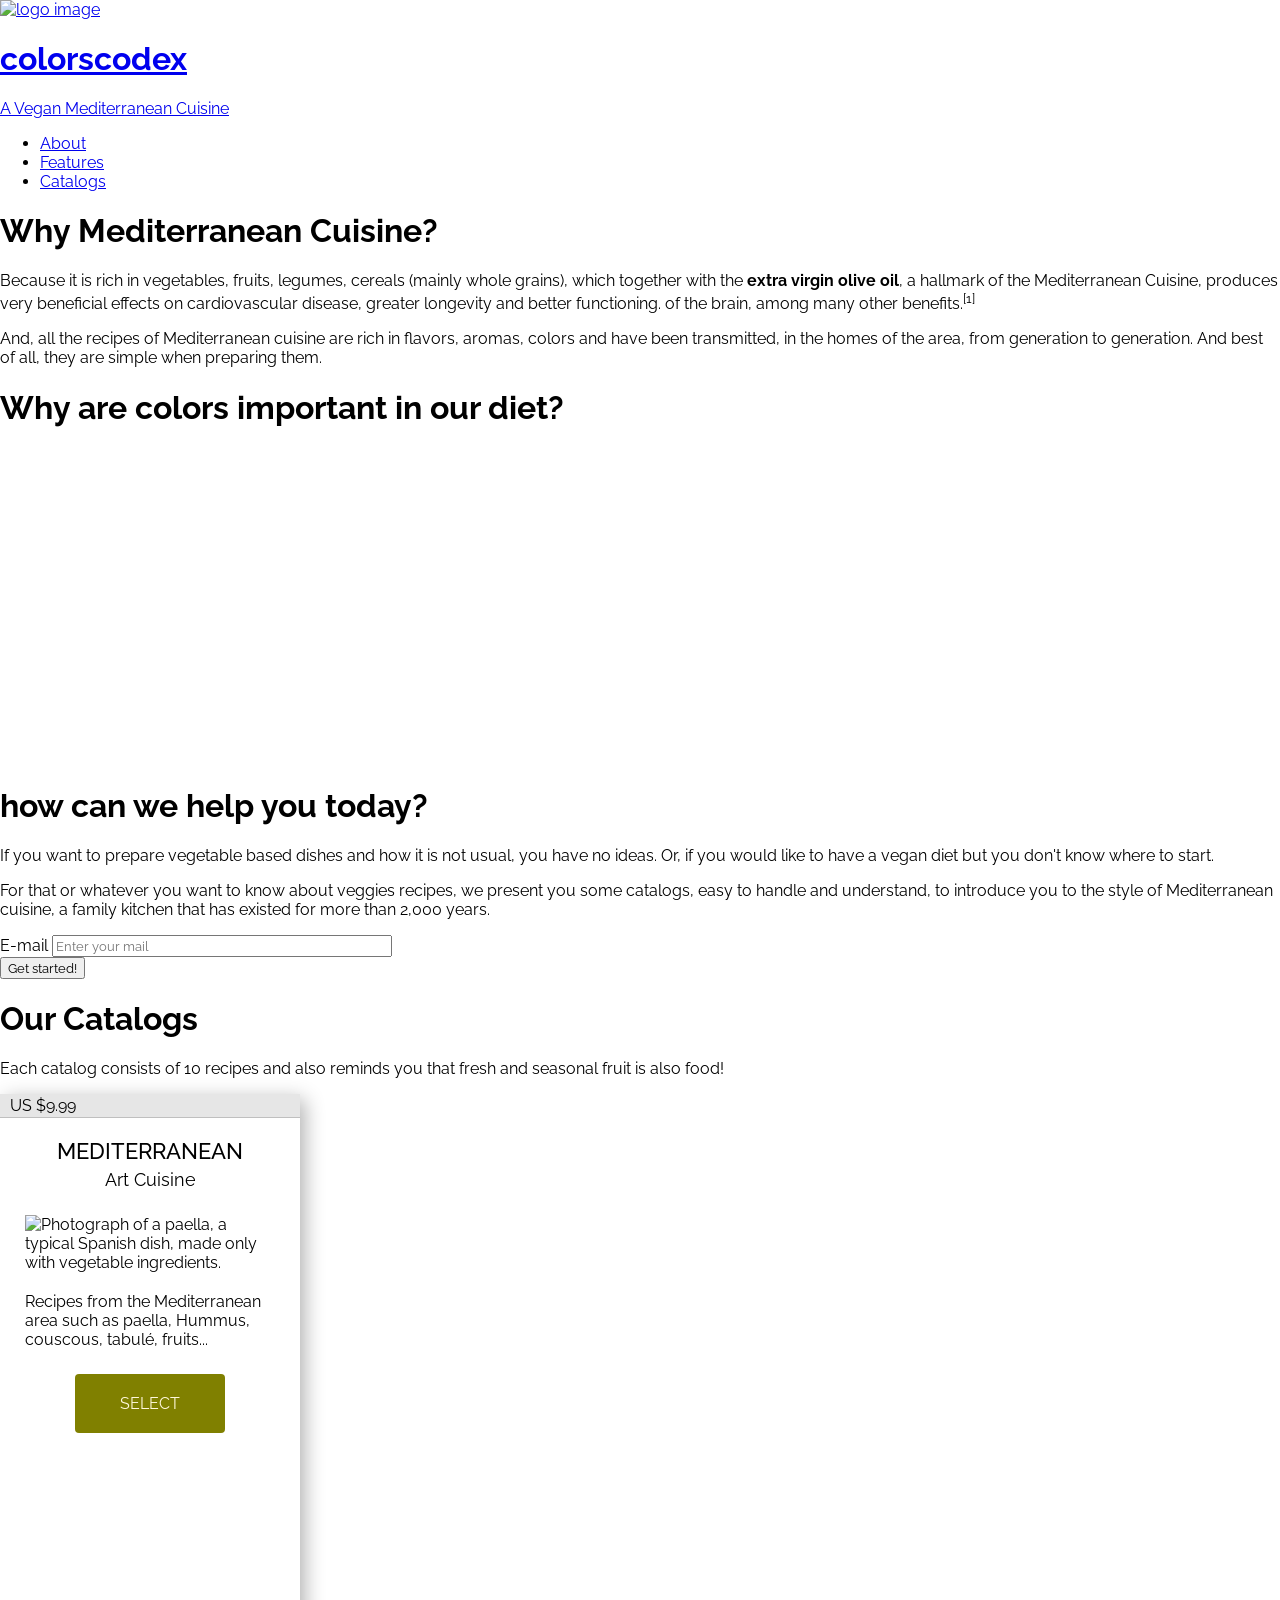
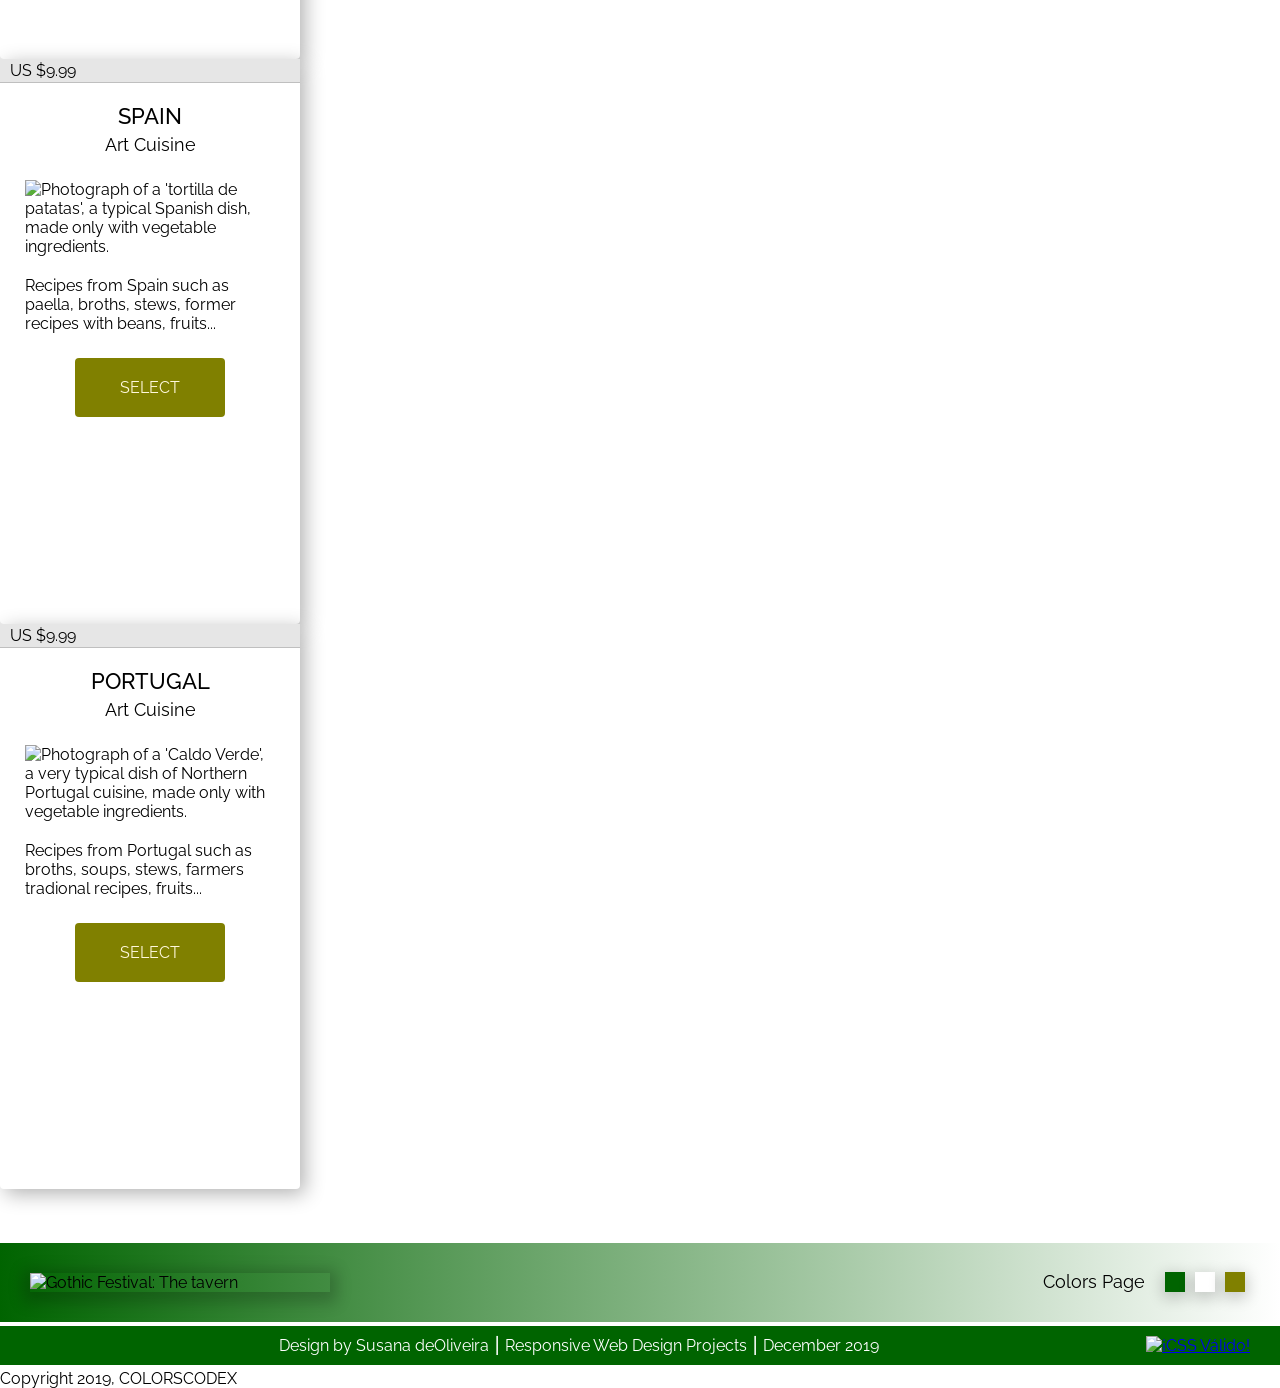
==== vegan-recipe-catalogs.html @ b7c86666 "Update vegan-recipe-catalogs.html" ====
<!DOCTYPE html>
<html lang="en">
  <head>
    <title>Vegan recipe Catalogs</title>
    <meta charset="UTF-8">
    <meta name="author" content="Susana deOliveira">
    <meta  name="description" content="Responsive Web Design Project">

    <!-- The viewport is the user's visible area of a web page. -->
    <!-- The viewport varies with the device, and will be smaller on a mobile phone than on a computer screen.-->
    <!-- A <meta> viewport element gives the browser instructions on how to control the page's dimensions and scaling.-->
    <meta name="viewport" content="width=device-width, initial-scale=1">

    <link href="image/colorscodex-logo.ico" rel="icon" type="image/x-icon">

    <!-- -CSS style -->
    <link type="text/css" rel="stylesheet" href="css/vegan-recipe-catalogs.css">
    <link type="text/css" rel="stylesheet" href="css/card.css">
    <link type="text/css" rel="stylesheet" href="css/customFooter.css">

    <!-- Font family: Raleway-->
    <link href="https://fonts.googleapis.com/css?family=Raleway:400,500,600&display=swap" rel="stylesheet">

  </head>
  <body>
    <header id="header">
      <!-- link to direct you to the colorcodex website-->
      <a id="brandLink" href="https://colorscodex.github.io/sitioWeb/inicio.html" target="_blank" title="home ⎮ colorscodex web page" rel="external">
        <div id="brand">
          <img id="header-img" src="image/colorscodex-logo.jpg" alt="logo image" title="logo image">
          <div id="header-title">
            <h1 id="brand-name">colorscodex</h1>
            <p id="brand-description">A Vegan Mediterranean Cuisine</p>
          </div>
        </div></a>

      <nav id="nav-bar">
        <!--Skip links -->
        <!-- target: _self, that opens the linked document in the same frame as it was clicked (this is default)-->
        <ul>
          <li><a class="nav-link" href="#landingPage" target="_self">About</a></li>
          <li><a class="nav-link" href="#titleVideo" target="_self" title="Go to the video">Features</a></li>
          <li><a class="nav-link" href="#catalogs" target="_self" title="Cards to show the catalog cover">Catalogs</a></li>
        </ul>
      </nav>
    </header>

    <div class="container">

      <main id="landingPage">
        <h1 class="landingPage-question">Why Mediterranean Cuisine?</h1>
        <p class="landingPage-answer">Because it is rich in vegetables, fruits, legumes, cereals (mainly whole grains), which together with the <strong>extra virgin olive oil</strong>, a hallmark of the Mediterranean Cuisine, produces very beneficial effects on cardiovascular disease, greater longevity and better functioning. of the brain, among many other benefits.<sup>[1]</sup></p>
        <p class="landingPage-answer">And, all the recipes of Mediterranean cuisine are rich in flavors, aromas, colors and have been transmitted, in the homes of the area, from generation to generation. And best of all, they are simple when preparing them.</p>
        <!-- an external video-->
        <h1 id="titleVideo" class="landingPage-question">Why are colors important in our diet?</h1>
        <iframe id="video" width="560" height="315" src="https://www.youtube.com/embed/HqdxVhY-ZAQ" frameborder="0" allow="accelerometer; autoplay; encrypted-media; gyroscope; picture-in-picture" allowfullscreen></iframe>

        <h1 class="landingPage-question">how can we help you today?</h1>
        <p class="landingPage-answer">If you want to prepare vegetable based dishes and how it is not usual, you have no ideas. Or, if you would like to have a vegan diet but you don't know where to start.</p>
        <p class="landingPage-answer">For that or whatever you want to know about veggies recipes, we present you some catalogs, easy to handle and understand, to introduce you to the style of Mediterranean cuisine, a family kitchen that has existed for more than 2,000 years.</p>

        <form id="form" action="https://www.freecodecamp.com/email-submit">

          <label for="email" id="email-label">E-mail</label>
          <input id="email" type="email" name="emailaddress" pattern="[a-z0-9._%+-]+@[a-z0-9.-]+\.[a-z]{2,}$" title="characters@characters.domain: Characters followed by an @ sign, followed by more characters, and then a '.'. After the '.' sign, add at least 2 letters from a to z" placeholder="Enter your mail" size="40" required>

          <div class="submission">
            <!-- Clicking this button will send the data from your form to the URL you specified with your form's action attribute. -->
            <label for="submit" id="submit-label"></label>
            <input type="submit" value="Get started!" id="submit">
          </div>
        </form>

        <h1 id="catalogs" class="landingPage-question">Our Catalogs</h1>
        <p class="landingPage-answer">Each catalog consists of 10 recipes and also reminds you that fresh and seasonal fruit is also food!</p>

        <div id="containerCard">
          <!-- Mediterranean card -->
          <div class="card">
            <p class="price">US $9.99</p>
            <h1 id="title-cardOne">Mediterranean</h1>
            <p id="description-cardOne">Art Cuisine</p>
            <figure>
              <img id="imgCard-paella" src="image/mediterranean-cuisine.jpeg" alt="Photograph of a paella, a typical Spanish dish, made only with vegetable ingredients." title="Vegan Mediterranean cuisine: paella">
              <figcaption>Recipes from the Mediterranean area such as paella, Hummus, couscous, tabulé, fruits...</figcaption>
            </figure>
            <label for="buttonSelect-cardOne" id="buttonLabel-cardOne"></label>
            <button type="button"  value="Select" id="buttonSelect-cardOne">select</button>
          </div>
          <!-- Spain card -->
          <div class="card">
            <p class="price">US $9.99</p>
            <h1 id="title-cardTwo">Spain</h1>
            <p id="description-cardTwo">Art Cuisine</p>
            <figure>
              <img id="imgCard-tortilla" src="image/spain-cuisine-tortilla-de-patatas.jpeg" alt="Photograph of a 'tortilla de patatas', a typical Spanish dish, made only with vegetable ingredients." title="Vegan Mediterranean cuisine: tortilla de patatas">
              <figcaption>Recipes from Spain such as paella, broths, stews, former recipes with beans, fruits...</figcaption>
            </figure>

            <label for="buttonSelect-cardTwo" id="buttonLabel-cardTwo"></label>
            <button type="button"  value="Select" id="buttonSelect-cardTwo">select</button>
          </div>
          <!-- Portugal card -->
          <div class="card">
            <p class="price">US $9.99</p>
            <h1 id="title-cardThree">Portugal</h1>
            <p id="description-cardThree">Art Cuisine</p>
            <figure>
              <img id="imgCard-caldo" src="image/portugal-cuisine-caldo-verde.jpeg" alt="Photograph of a 'Caldo Verde', a very typical dish of Northern Portugal cuisine, made only with vegetable ingredients." title="Vegan Mediterranean cuisine: caldo verde">
              <figcaption>Recipes from Portugal such as broths, soups, stews, farmers tradional recipes, fruits...</figcaption>
            </figure>
            <!-- Button submit form -->
            <label for="buttonSelect-cardThree" id="buttonLabel-cardThree"></label>
            <button type="button"  value="Select" id="buttonSelect-cardThree">select</button>
          </div>
        </div>
      </main>
      <!-- CUSTOM FOOTER -->
      <footer>
        <div class="flex-container decoration">
          <figure id="image-flexcontainer">
            <img id="image-footer" src="https://colorscodex.github.io/Portfolio-Site/images/portfolio/interlude.jpg" alt="Gothic Festival: The tavern" title="Photo-entitled: Interlude, September 2017./ Place: The Tavern in the Gothic Festival celebrated in Braga (North of Portugal)./ Author: Susana deOliveira">
          </figure>

          <div class="colors-page">
            <p class="text-footer">Colors Page</p>
            <div class="darkGreen" title="DarkGreen"></div>
            <div class="white" title="White"></div>
            <div class="olive" title="Olive"></div>
          </div>
        </div>
        <!-- VALIDATOR CSS3 -->
        <div class="signature-validator flex-container">
          <p class="signature">Design by Susana deOliveira ⎮ Responsive Web Design Projects ⎮ December 2019</p>
          <div class="validator">
            <a href="https://jigsaw.w3.org/css-validator/validator#css">
              <img id="validator-img" src="http://jigsaw.w3.org/css-validator/images/vcss-blue" alt="¡CSS Válido!" /></a>
          </div>
        </div>
      </footer>
      <div class="copyRight">Copyright 2019, COLORSCODEX</div>
    </div>
  </body>
</html>
---- css/vegan-recipe-catalogs.css ----
/*
* The CSS box-sizing property allows us to include the padding and border
* in an element's total width and height. We use universal selector to apply
* this rule to all elements.
* And to choose font family.
*/

* {
  box-sizing: border-box;
  font-family: 'Raleway', sans-serif;
}

html,
body {
  margin: 0;
  padding: 0;
}

.card {
  width: 300px;
  height: 565px;
  /* box-shadow: 0 4px 15px 7px rgba(0, 0, 0, 0.2);*/
  box-shadow: 5px 5px 20px rgba(0,0,0,0.3);
  border-radius: 4px;
  background-color: #fff;
}

.price {
  margin: 0;
  border-bottom: 1px solid #bfbfbf; /* hsl(0, 0%, 75%) */
  padding: 2px 10px;
  background-color: #e6e6e6;
  color: #000;
}

#title-cardOne,
#title-cardTwo,
#title-cardThree {
  font-size: 22px;
  font-weight: 500;
  text-transform: uppercase;
  text-align: center;
  margin: 0;
  padding-top: 20px;
  padding-bottom: 5px;
}

#description-cardOne,
#description-cardTwo,
#description-cardThree {
  font-size: 18px;
  text-transform: capitalize;
  text-align: center;
  margin: 0;
  padding-bottom: 10px;
}

figure {
  margin: 0;
  padding: 15px 25px 25px 25px;
}

#imgCard-paella,
#imgCard-tortilla,
#imgCard-caldo {
  width: 250px;
  display: block;
  margin-left: auto;
  margin-right: auto;
}

figcaption {
  margin-top: 20px;
}

#buttonSelect-cardOne,
#buttonSelect-cardTwo,
#buttonSelect-cardThree {
  display: block;
  width: 50%;
  margin-left: auto;
  margin-right: auto;
  padding: 20px 20px;
  border-radius: 4px;
  color: #fff8dc;
  background-color: #808000;/*olive*/
  border: none;
  text-decoration: none;
  text-transform: uppercase;
  font-size: 16px;
  align-items: center;
}

#buttonSelect-cardOne:hover,
#buttonSelect-cardTwo:hover,
#buttonSelect-cardThree:hover {
  font-weight: 600;
  color: #fff8dc;
  background-color: #daa520;/*GoldenRod*/
  cursor: pointer;
}

@media screen and (max-width: 1100px){

  .card {
    box-shadow: none;
    border: 1px solid hsl(0, 0%, 75%);
  }
}
---- css/card.css ----
/*
* The CSS box-sizing property allows us to include the padding and border
* in an element's total width and height. We use universal selector to apply
* this rule to all elements.
* And to choose font family.
*/

* {
  box-sizing: border-box;
  font-family: 'Raleway', sans-serif;
}

html,
body {
  margin: 0;
  padding: 0;
}

.card {
  width: 300px;
  height: 565px;
  /* box-shadow: 0 4px 15px 7px rgba(0, 0, 0, 0.2);*/
  box-shadow: 5px 5px 20px rgba(0,0,0,0.3);
  border-radius: 4px;
  background-color: #fff;
}

.price {
  margin: 0;
  border-bottom: 1px solid #bfbfbf; /* hsl(0, 0%, 75%) */
  padding: 2px 10px;
  background-color: #e6e6e6;
  color: #000;
}

#title-cardOne,
#title-cardTwo,
#title-cardThree {
  font-size: 22px;
  font-weight: 500;
  text-transform: uppercase;
  text-align: center;
  margin: 0;
  padding-top: 20px;
  padding-bottom: 5px;
}

#description-cardOne,
#description-cardTwo,
#description-cardThree {
  font-size: 18px;
  text-transform: capitalize;
  text-align: center;
  margin: 0;
  padding-bottom: 10px;
}

figure {
  margin: 0;
  padding: 15px 25px 25px 25px;
}

#imgCard-paella,
#imgCard-tortilla,
#imgCard-caldo {
  width: 250px;
  display: block;
  margin-left: auto;
  margin-right: auto;
}

figcaption {
  margin-top: 20px;
}

#buttonSelect-cardOne,
#buttonSelect-cardTwo,
#buttonSelect-cardThree {
  display: block;
  width: 50%;
  margin-left: auto;
  margin-right: auto;
  padding: 20px 20px;
  border-radius: 4px;
  color: #fff8dc;
  background-color: #808000;/*olive*/
  border: none;
  text-decoration: none;
  text-transform: uppercase;
  font-size: 16px;
  align-items: center;
}

#buttonSelect-cardOne:hover,
#buttonSelect-cardTwo:hover,
#buttonSelect-cardThree:hover {
  font-weight: 600;
  color: #fff8dc;
  background-color: #daa520;/*GoldenRod*/
  cursor: pointer;
}

@media screen and (max-width: 1100px){

  .card {
    box-shadow: none;
    border: 1px solid hsl(0, 0%, 75%);
  }
}
---- css/customFooter.css ----
/*
* The CSS box-sizing property allows us to include the padding and border
* in an element's total width and height. We use universal selector to apply
* this rule to all elements.
* And to choose font family.
*/

* {
  box-sizing: border-box;
  font-family: 'Raleway', sans-serif;
}

html,
body {
  margin: 0;
  padding: 0;
}

/* Style Custom Footer
* ==================== */

footer {
  margin-top: 50px;
  width: 100%;
  display: flex;
  flex-direction: column;
  background-color: #2f4f4f;
}

/* display: flex; on an element allows you to use other flex properties to build a responsive page.*/

.flex-container {
  width: 100%;
  display: flex;
  flex-direction: row;
}

.decoration {
  background: #fff linear-gradient(to right, #006400, #fff);
  border-top: 4px solid #fff;
  border-bottom: 4px solid #fff;
}

#image-flexcontainer {
  width: 50%;
  padding: 30px 0 30px 30px;
  margin: 0;
  display: flex;
  align-items: flex-end;
}

#image-footer {
  width: 100%;
  max-width: 300px;
  height: auto;
  display: block;
  box-shadow: 0 4px 15px 7px rgba(0, 0, 0, 0.2);
}

.colors-page {
  width: 50%;
  padding-bottom: 30px;
  padding-right: 30px;
  display: flex;
  justify-content: flex-end;
  align-items: flex-end;
}

.text-footer {
  margin: 0;
  margin-right: 15px;
  color: #000;
  font: 400 20px "Raleway", sans-serif;
}

.darkGreen,
.white,
.olive {
  width: 20px;
  height: 20px;
  box-shadow: 0 4px 15px 2px rgba(0, 0, 0, 0.2);
}

.darkGreen{
  background-color: #006400;
  margin: 0 5px;
}

.white {
  background-color: #fff;
  margin: 0 5px;
}

.olive {
  background-color: #808000;
  margin: 0 5px;
}

.signature-validator {
  background-color: #006400;
  padding: 10px 30px;
  border-bottom: 4px solid #fff;
}

.signature {
  width: 90%;
  margin: 0;
  font-size: 18px;
  display: flex;
  justify-content: center;
  align-items: center;
  color: #fff;
}

/* CSS validator
* ============== */

.validator {
  width: 10%;
  margin: 0;
  display: flex;
  justify-content: flex-end;
  align-items: flex-end;
}

#validator-img {
  border: 0;
  width: 71px;
  height: 25px;
}

@media screen and (min-width: 601px) and (max-width: 1300px){

  .text-footer {
    font-size: 18px;
    margin-right: 15px;
  }

  .signature {
    font-size: 16px;
  }
}

@media screen and (max-width: 600px){


/* Custom Footer
*  ============= */

  footer {
    width: 100%;
  }

  .flex-container {
    display: flex;
    flex-direction: column;
    width: 100%;
  }

  .decoration{
    background: #fff linear-gradient(to right, #006400,#fff);
  }

  #image-flexcontainer,
  .colors-page {
    width: 100%;
  }

  #image-flexcontainer {
    padding: 15px 15px 10px 15px;
    margin: 0;
    /* perfect centering */
    display: flex;
    justify-content: center;
    align-items: center;
  }

  #image-footer {
    box-shadow: none;
    margin-left: auto;
    margin-right: auto;
  }

  .colors-page {
    padding: 10px 0 15px 0;
    display: flex;
    justify-content: center;
    align-items: center;
  }

  .text-footer {
    color: #fff;
    font-size: 16px;
    margin-right: 15px;
  }

  .darkGreen,
  .white,
  .olive {
    width: 15px;
    height: 15px;
    box-shadow: 0 4px 15px 2px rgba(0, 0, 0, 0.2);
    margin: 0 4px;
  }

  .signature-validator {
    padding: 0;
  }

  .signature,
  .validator {
    width: 100%;
  }

  .signature {
    padding: 10px 5px;
    font-size: 12px;
    color: #fff;
    border-bottom: 1px solid #fff;
    align-items: baseline;
    text-align: center;
  }

  .validator {
    padding: 5px 10px 5px 0;
  }

  #validator-img {
    border: 0;
    width: 59px;
    height: 20px;
  }
}
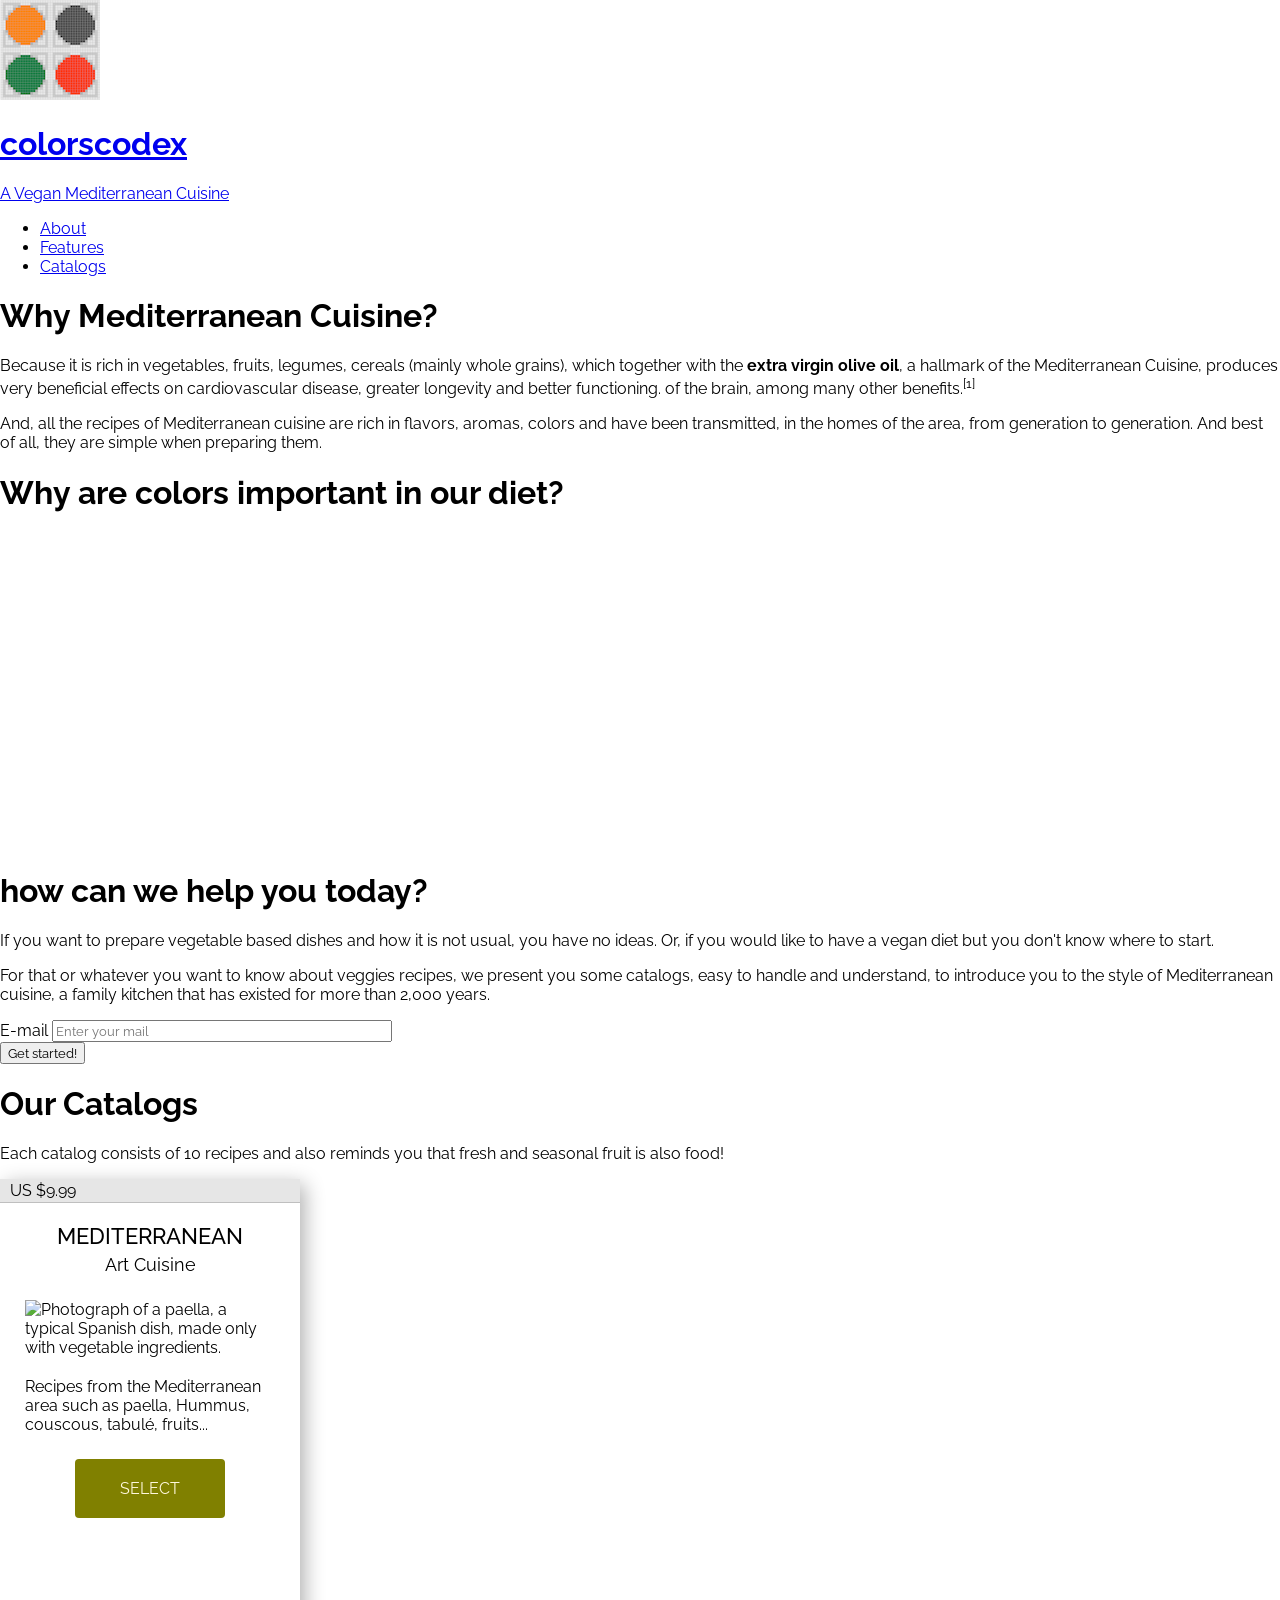
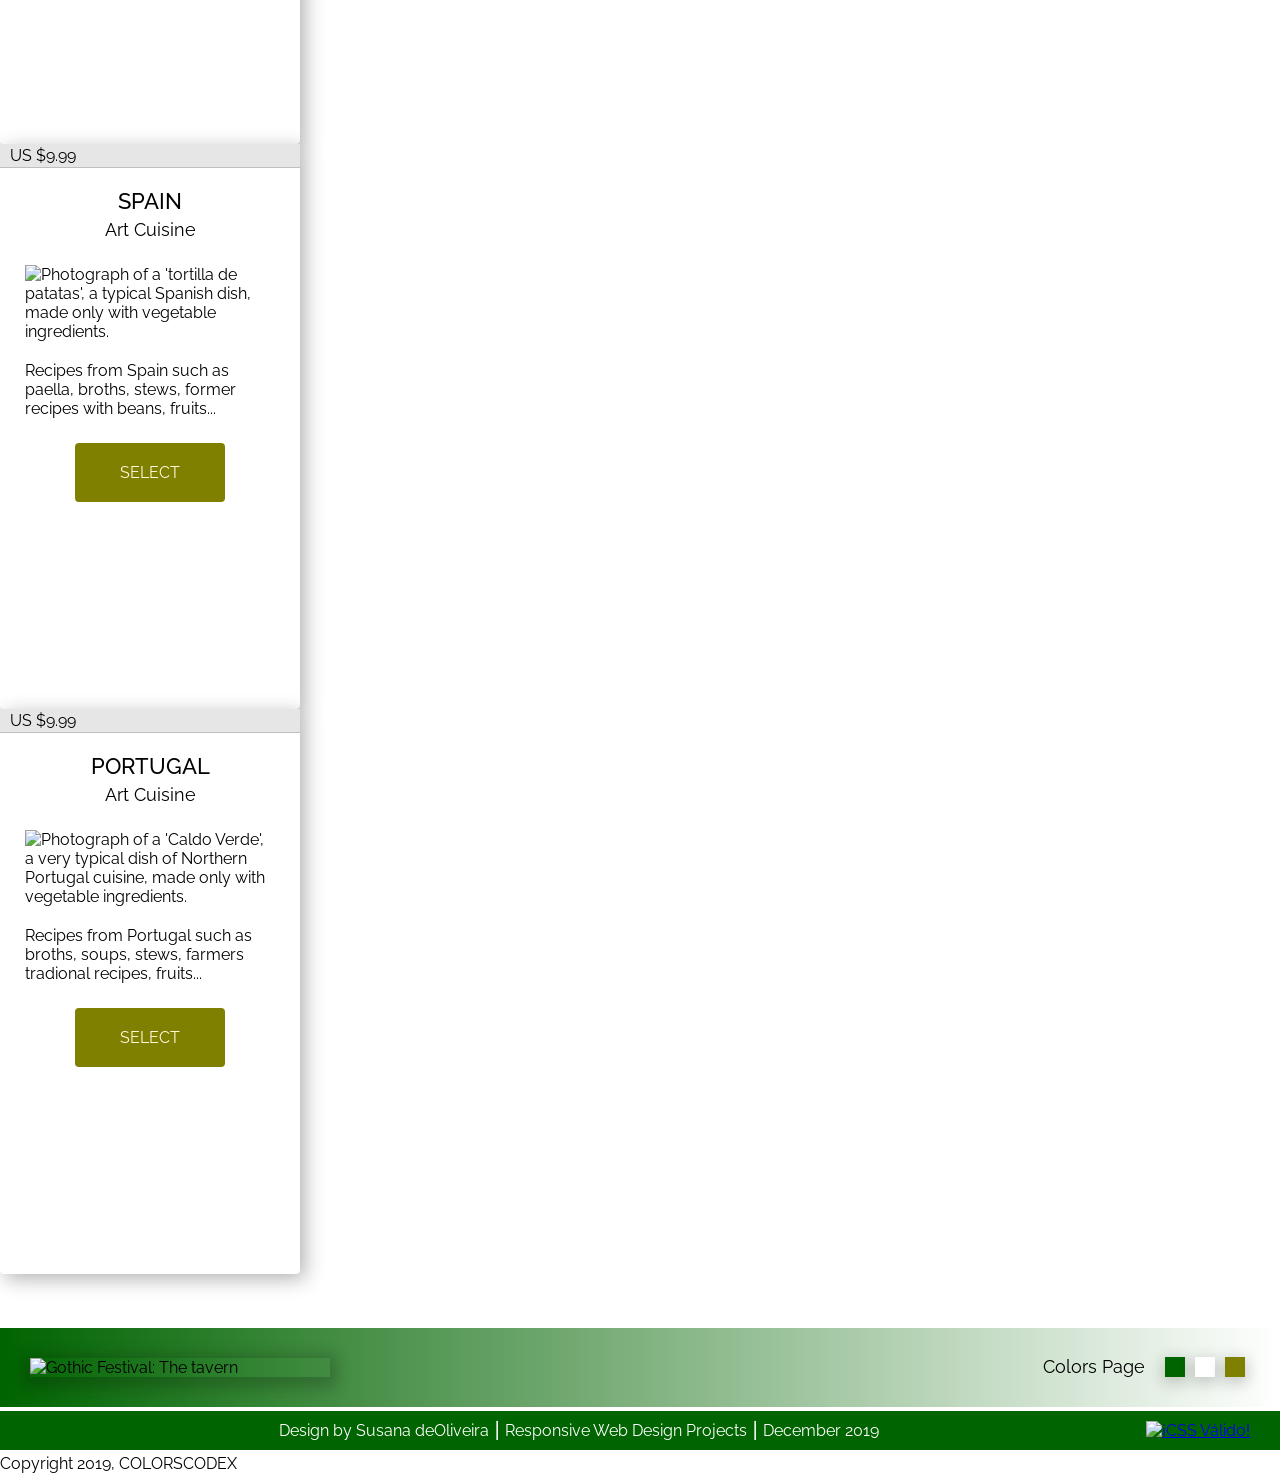
==== commit 04e67d98: "Update vegan-recipe-catalogs.html" ====
--- a/vegan-recipe-catalogs.html
+++ b/vegan-recipe-catalogs.html
@@ -14,7 +14,7 @@
     <link href="image/colorscodex-logo.ico" rel="icon" type="image/x-icon">
 
     <!-- -CSS style -->
-    <link type="text/css" rel="stylesheet" href="css/vegan-recipe-catalogs.css">
+    <link type="text/css" rel="stylesheet" href="css/veganRecipe.css">
     <link type="text/css" rel="stylesheet" href="css/card.css">
     <link type="text/css" rel="stylesheet" href="css/customFooter.css">
 
@@ -27,7 +27,7 @@
       <!-- link to direct you to the colorcodex website-->
       <a id="brandLink" href="https://colorscodex.github.io/sitioWeb/inicio.html" target="_blank" title="home ⎮ colorscodex web page" rel="external">
         <div id="brand">
-          <img id="header-img" src="image/colorscodex-logo.jpg" alt="logo image" title="logo image">
+          <img id="header-img" src="colorscodex-logo.jpg" alt="logo image" title="logo image">
           <div id="header-title">
             <h1 id="brand-name">colorscodex</h1>
             <p id="brand-description">A Vegan Mediterranean Cuisine</p>
--- a/css/veganRecipe.css
+++ b/css/veganRecipe.css
@@ -0,0 +1,109 @@
+/*
+* The CSS box-sizing property allows us to include the padding and border
+* in an element's total width and height. We use universal selector to apply
+* this rule to all elements.
+* And to choose font family.
+*/
+
+* {
+  box-sizing: border-box;
+  font-family: 'Raleway', sans-serif;
+}
+
+html,
+body {
+  margin: 0;
+  padding: 0;
+}
+
+.card {
+  width: 300px;
+  height: 565px;
+  /* box-shadow: 0 4px 15px 7px rgba(0, 0, 0, 0.2);*/
+  box-shadow: 5px 5px 20px rgba(0,0,0,0.3);
+  border-radius: 4px;
+  background-color: #fff;
+}
+
+.price {
+  margin: 0;
+  border-bottom: 1px solid #bfbfbf; /* hsl(0, 0%, 75%) */
+  padding: 2px 10px;
+  background-color: #e6e6e6;
+  color: #000;
+}
+
+#title-cardOne,
+#title-cardTwo,
+#title-cardThree {
+  font-size: 22px;
+  font-weight: 500;
+  text-transform: uppercase;
+  text-align: center;
+  margin: 0;
+  padding-top: 20px;
+  padding-bottom: 5px;
+}
+
+#description-cardOne,
+#description-cardTwo,
+#description-cardThree {
+  font-size: 18px;
+  text-transform: capitalize;
+  text-align: center;
+  margin: 0;
+  padding-bottom: 10px;
+}
+
+figure {
+  margin: 0;
+  padding: 15px 25px 25px 25px;
+}
+
+#imgCard-paella,
+#imgCard-tortilla,
+#imgCard-caldo {
+  width: 250px;
+  display: block;
+  margin-left: auto;
+  margin-right: auto;
+}
+
+figcaption {
+  margin-top: 20px;
+}
+
+#buttonSelect-cardOne,
+#buttonSelect-cardTwo,
+#buttonSelect-cardThree {
+  display: block;
+  width: 50%;
+  margin-left: auto;
+  margin-right: auto;
+  padding: 20px 20px;
+  border-radius: 4px;
+  color: #fff8dc;
+  background-color: #808000;/*olive*/
+  border: none;
+  text-decoration: none;
+  text-transform: uppercase;
+  font-size: 16px;
+  align-items: center;
+}
+
+#buttonSelect-cardOne:hover,
+#buttonSelect-cardTwo:hover,
+#buttonSelect-cardThree:hover {
+  font-weight: 600;
+  color: #fff8dc;
+  background-color: #daa520;/*GoldenRod*/
+  cursor: pointer;
+}
+
+@media screen and (max-width: 1100px){
+
+  .card {
+    box-shadow: none;
+    border: 1px solid hsl(0, 0%, 75%);
+  }
+}
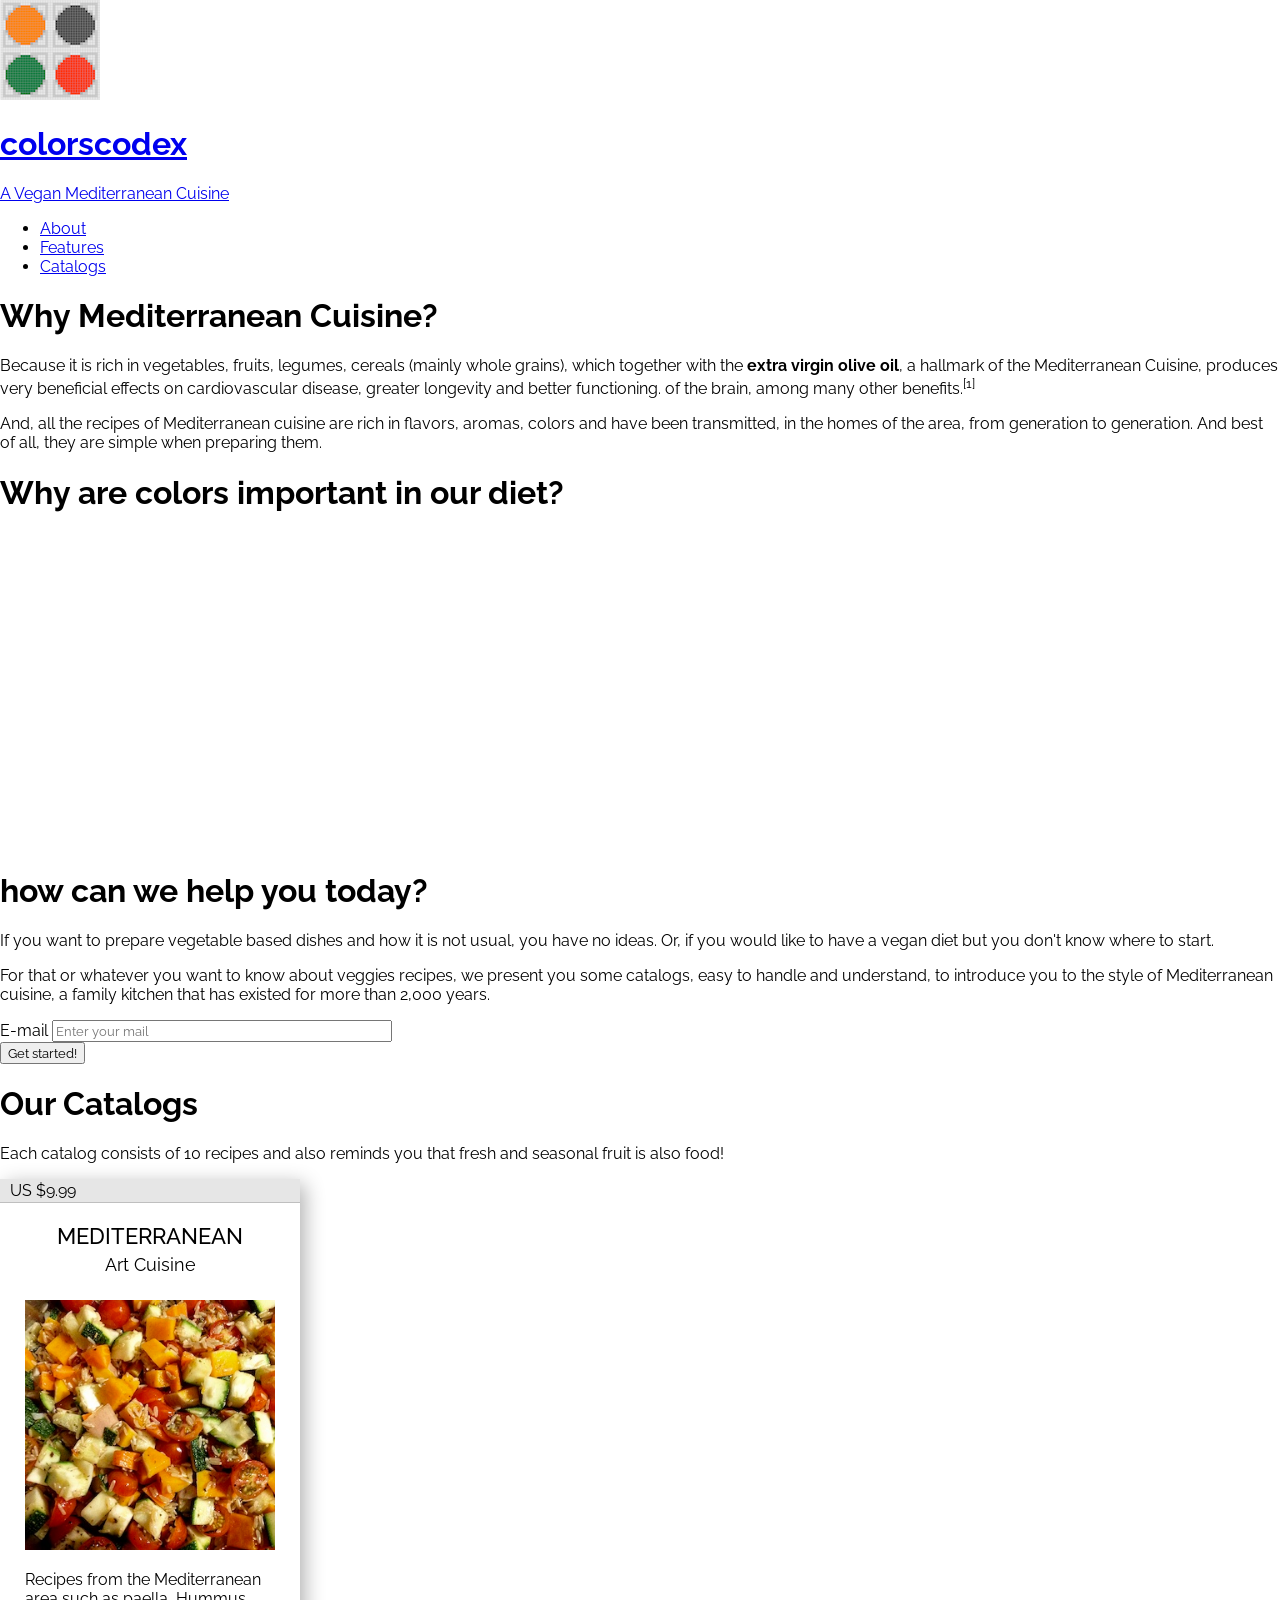
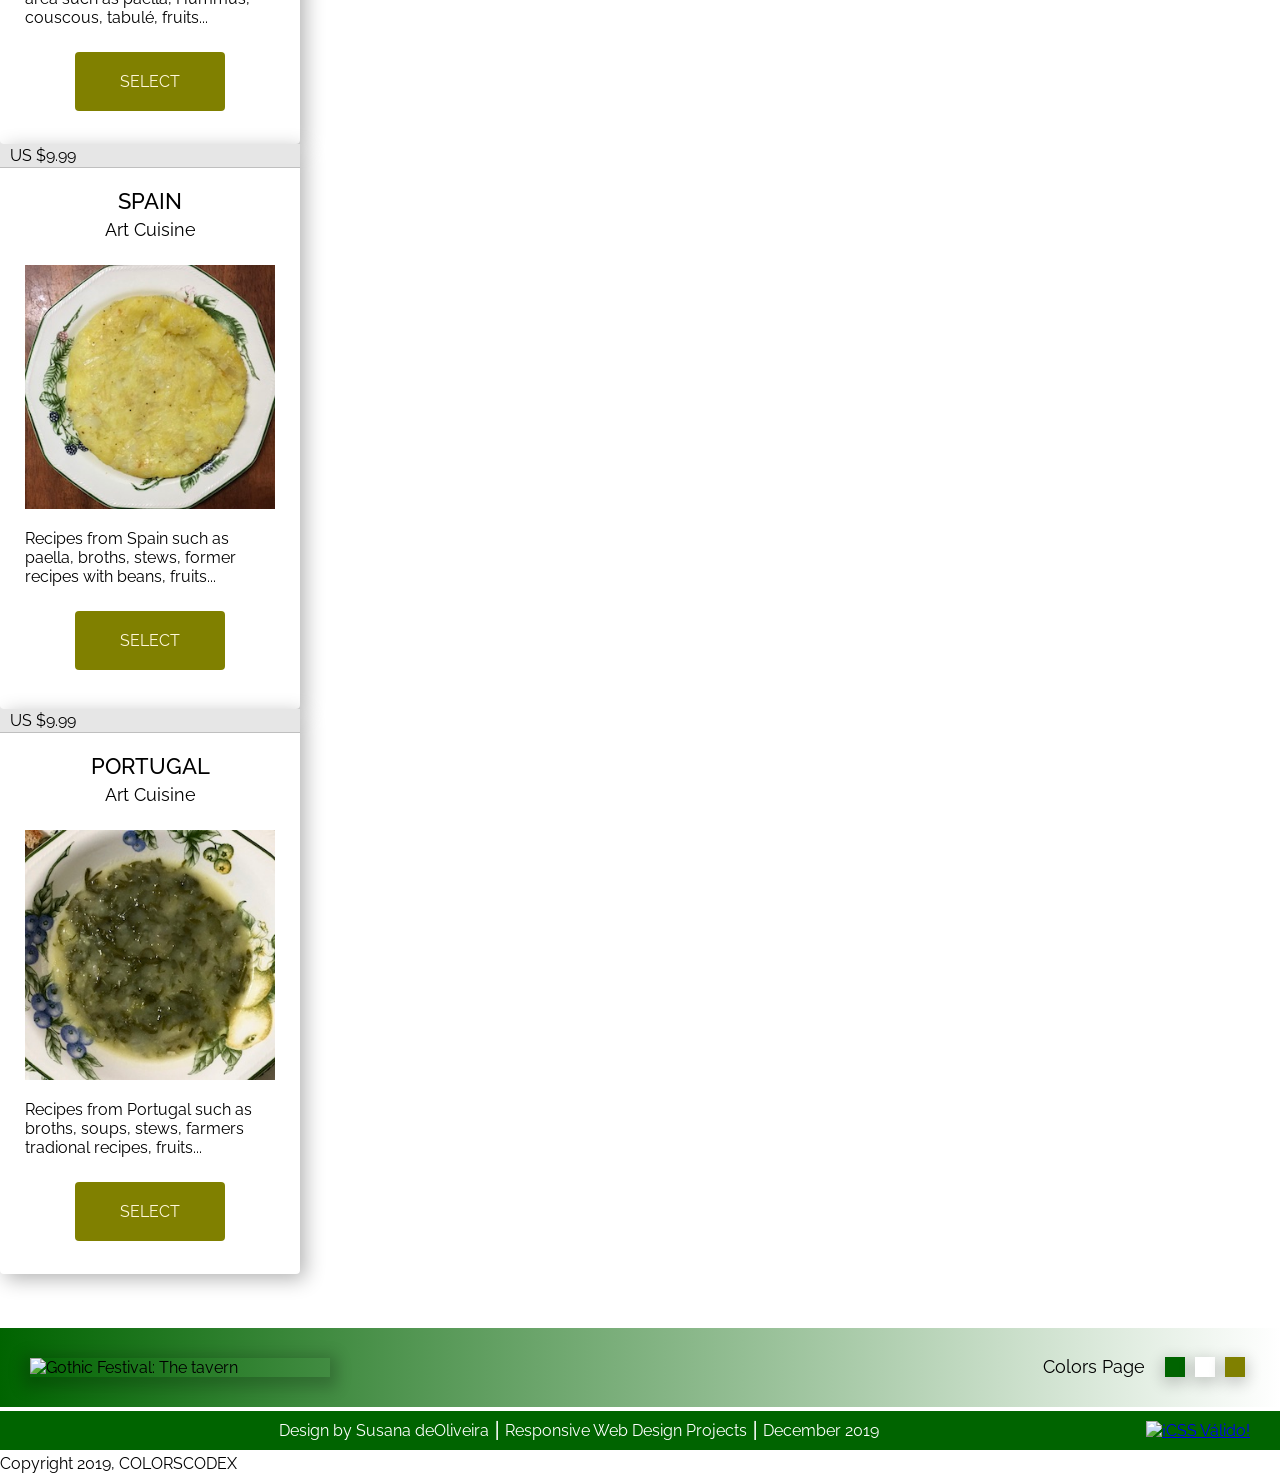
==== commit 4dccf701: "Update vegan-recipe-catalogs.html" ====
--- a/vegan-recipe-catalogs.html
+++ b/vegan-recipe-catalogs.html
@@ -27,7 +27,7 @@
       <!-- link to direct you to the colorcodex website-->
       <a id="brandLink" href="https://colorscodex.github.io/sitioWeb/inicio.html" target="_blank" title="home ⎮ colorscodex web page" rel="external">
         <div id="brand">
-          <img id="header-img" src="colorscodex-logo.jpg" alt="logo image" title="logo image">
+          <img id="header-img" src="image/colorscodex-logo.jpg" alt="logo image" title="logo image">
           <div id="header-title">
             <h1 id="brand-name">colorscodex</h1>
             <p id="brand-description">A Vegan Mediterranean Cuisine</p>
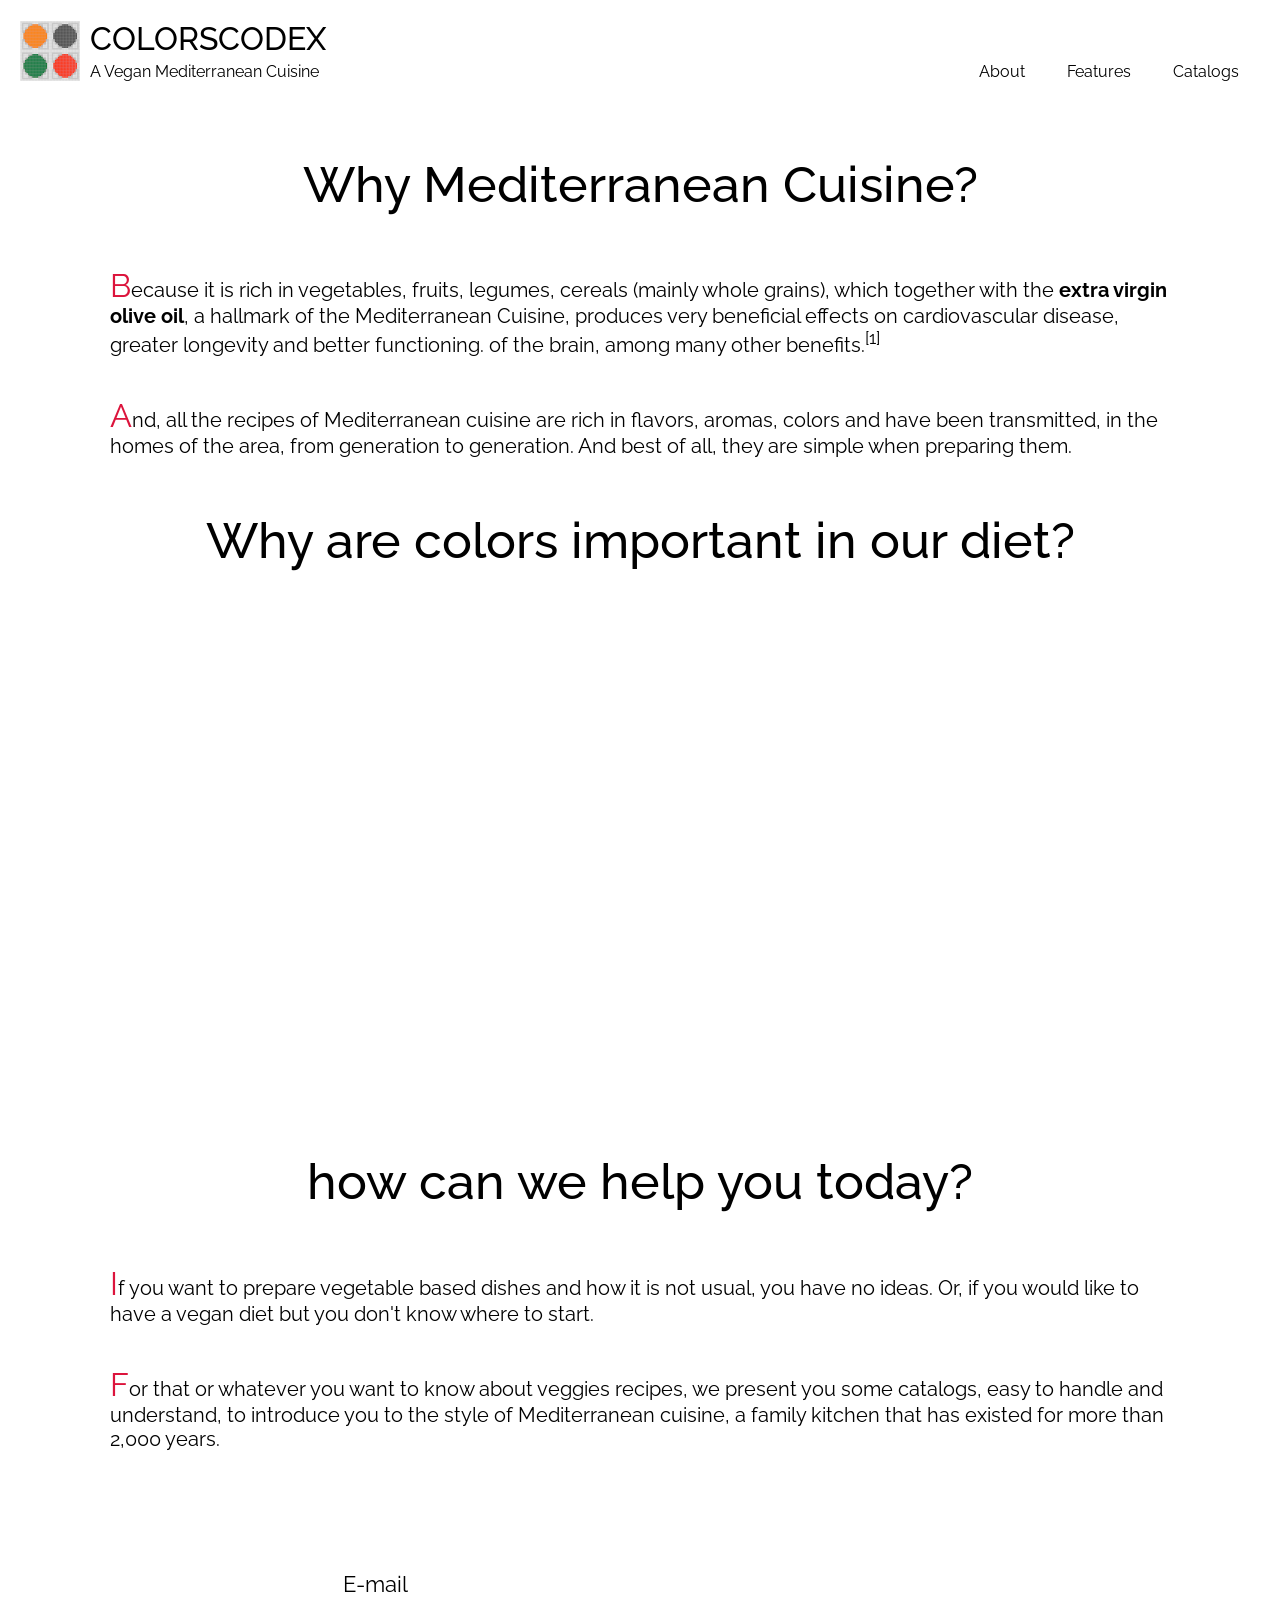
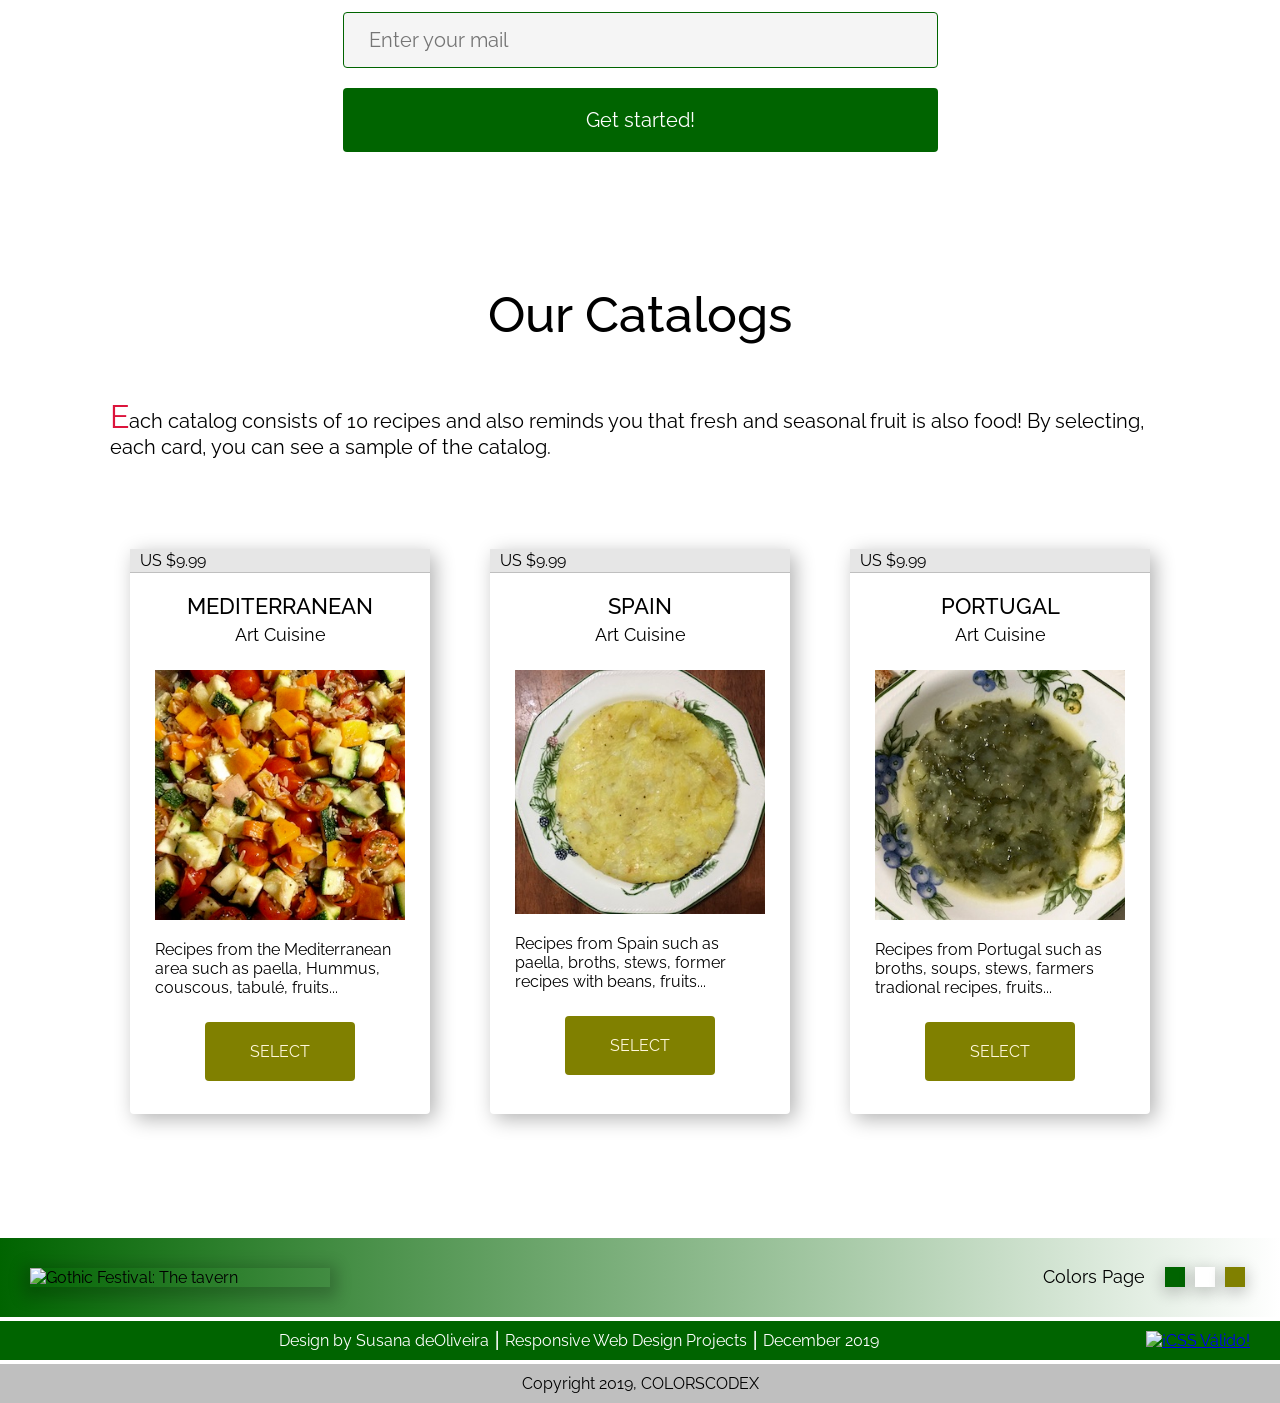
==== commit aa907c0e: "Update vegan-recipe-catalogs.html" ====
--- a/vegan-recipe-catalogs.html
+++ b/vegan-recipe-catalogs.html
@@ -72,7 +72,7 @@
         </form>
 
         <h1 id="catalogs" class="landingPage-question">Our Catalogs</h1>
-        <p class="landingPage-answer">Each catalog consists of 10 recipes and also reminds you that fresh and seasonal fruit is also food!</p>
+        <p class="landingPage-answer">Each catalog consists of 10 recipes and also reminds you that fresh and seasonal fruit is also food! By selecting, each card, you can see a sample of the catalog.</p>
 
         <div id="containerCard">
           <!-- Mediterranean card -->
--- a/css/veganRecipe.css
+++ b/css/veganRecipe.css
@@ -11,99 +11,350 @@
 }
 
 html,
-body {
+body,
+.container {
   margin: 0;
   padding: 0;
 }
 
-.card {
-  width: 300px;
-  height: 565px;
-  /* box-shadow: 0 4px 15px 7px rgba(0, 0, 0, 0.2);*/
-  box-shadow: 5px 5px 20px rgba(0,0,0,0.3);
-  border-radius: 4px;
-  background-color: #fff;
-}
-
-.price {
-  margin: 0;
-  border-bottom: 1px solid #bfbfbf; /* hsl(0, 0%, 75%) */
-  padding: 2px 10px;
-  background-color: #e6e6e6;
+/* navbar
+*  ====== */
+
+/* Direct child elements(s) of the flexible container automatically becomes flexible items.*/
+
+#header {
+  display: flex;
+  flex-direction: row;
+  width: 100%;
+  padding: 20px 20px;
+}
+
+#brandLink {
+  width: 50%;
+  text-decoration: none;
+  cursor: pointer;
   color: #000;
 }
 
-#title-cardOne,
-#title-cardTwo,
-#title-cardThree {
-  font-size: 22px;
+/*  div with an image (logo) and the brand name
+*   =========================================== */
+
+#brand {
+  width: 100%;
+  display: flex;
+  flex-direction: row;
+  align-items: center;
+}
+
+/* logo */
+#header-img {
+  width: 60px;
+  height: 60px;
+  display: block;
+  margin-left: auto;
+  margin-right: 10px;
+}
+
+#header-title {
+  width: 90%;
+}
+
+#brand-name {
+  margin-top: 0;
+  margin-bottom: 0;
+  padding-bottom: 5px;
   font-weight: 500;
   text-transform: uppercase;
+}
+
+#brand-description {
+  margin: 0;
+  font-size: 16px;
+  text-transform: capitalize;
+}
+
+/* navbar with skip-links
+*  ====================== */
+
+#nav-bar {
+  display: flex;
+  width: 50%;
+  justify-content: flex-end;
+}
+
+/* unordered list */
+#nav-bar ul {
+  width: 100%;
+  display: flex;
+  flex-direction: row;
+  justify-content: flex-end;
+  margin: 0;
+  padding: 0;
+  list-style-type: none;
+  overflow: hidden;
+}
+
+/* style */
+#nav-bar li {
+  display: flex;
+  padding: 0 20px;
+  margin: 0 1px;
   text-align: center;
-  margin: 0;
-  padding-top: 20px;
-  padding-bottom: 5px;
-}
-
-#description-cardOne,
-#description-cardTwo,
-#description-cardThree {
-  font-size: 18px;
-  text-transform: capitalize;
-  text-align: center;
-  margin: 0;
-  padding-bottom: 10px;
-}
-
-figure {
-  margin: 0;
-  padding: 15px 25px 25px 25px;
-}
-
-#imgCard-paella,
-#imgCard-tortilla,
-#imgCard-caldo {
-  width: 250px;
+  align-items: flex-end;
+  justify-content: center;
+  font-size: 16px;
+}
+
+.nav-link {
   display: block;
+  text-decoration: none;
+  cursor: pointer;
+  color: #000;
+}
+
+/* div container
+*  ============= */
+
+.container {
+  margin: 0;
+  width: 100%;
+}
+
+/* MAIN container
+* =============== */
+
+#landingPage {
+  width: 1100px;
+  padding: 20px 20px 0 20px;
   margin-left: auto;
   margin-right: auto;
-}
-
-figcaption {
-  margin-top: 20px;
-}
-
-#buttonSelect-cardOne,
-#buttonSelect-cardTwo,
-#buttonSelect-cardThree {
-  display: block;
-  width: 50%;
-  margin-left: auto;
-  margin-right: auto;
+  display: flex;
+  flex-direction: column;
+  align-items: center;
+  justify-content: center;
+  background-color: #fff;
+}
+
+ /* TEXT
+ *  ==== */
+
+.landingPage-question {
+  font-weight: 500;
+  font-size: 50px;
+}
+
+.landingPage-answer::first-letter {
+  color: #dc143c; /* Crimson */
+  font-size: xx-large;
+}
+
+.landingPage-answer {
+  font-size: 20px;
+}
+
+/* VIDEO
+*  ===== */
+
+#video {
+  margin: 100px 0;
+}
+
+/* FORM
+*  ==== */
+
+#form {
+  margin: 100px 0;
+  font: 400 22px "Raleway", sans-serif;
+}
+
+#email {
+  width: 100%;
+  padding: 15px 25px; /* with padding property to add space inside the text field.*/
+  margin: 15px 0 20px 0;
+  display: inline-block;
+  border: 1px solid #006400;
+  border-radius: 4px;
+  font-size: 20px;
+  background-color: #f5f5f5;
+}
+
+#email:focus {
+  outline: 2px solid #004d00;
+}
+
+/* submit FORM */
+#submit {
+  width: 100%;
+  margin: 0;
   padding: 20px 20px;
   border-radius: 4px;
-  color: #fff8dc;
-  background-color: #808000;/*olive*/
+  color: #fff;
+  background-color: #006400; /* DarkGreen */
   border: none;
   text-decoration: none;
-  text-transform: uppercase;
-  font-size: 16px;
+  font-size: 20px;
+  z-index: 1;
+}
+
+#submit:hover {
+  font-weight: 500;
+  color: #fff;
+  background-color: #001a66; /* rgb(0, 26, 102) hsl(225, 100%, 20%) */
+  box-shadow: 12px 15px 20px 0 rgba(69, 69, 69, 0.3);
+  cursor: pointer;
+}
+
+/* Cards
+*  ===== */
+
+#containerCard {
+  display: flex;
+  flex-direction: row;
+  justify-content: center;
   align-items: center;
-}
-
-#buttonSelect-cardOne:hover,
-#buttonSelect-cardTwo:hover,
-#buttonSelect-cardThree:hover {
-  font-weight: 600;
-  color: #fff8dc;
-  background-color: #daa520;/*GoldenRod*/
-  cursor: pointer;
+  padding: 20px 0;
+}
+
+.card {
+  margin: 50px 30px 50px 30px;
+}
+
+/* Footer
+*  ====== */
+
+.copyRight {
+  text-align: center;
+  background-color: hsl(0, 0%, 75%);
+  padding: 10px 0;
+}
+
+@media screen and (min-width: 651px) and (max-width: 1100px){
+
+  #landingPage {
+    width: 100%;
+    padding: 0 10px;
+  }
+
+  /*TEXT*/
+  .landingPage-question {
+    font-weight: 500;
+    font-size: 30px;
+  }
+
+  .landingPage-answer::first-letter {
+    color: #ff0000;
+    font-size: x-large;
+  }
+
+  .landingPage-answer {
+    font-size: 20px;
+  }
 }
 
 @media screen and (max-width: 1100px){
 
+  #containerCard {
+    display: flex;
+    flex-direction: column;
+    justify-content: center;
+    align-items: center;
+    padding: 20px 0;
+  }
+
   .card {
-    box-shadow: none;
-    border: 1px solid hsl(0, 0%, 75%);
-  }
-}
+    margin-left: auto;
+    margin-right: auto;
+  }
+}
+
+@media screen and (max-width: 650px){
+
+  #header {
+    display: block;
+    padding: 10px 10px;
+  }
+
+  /* logo */
+  #header-img {
+    width: 40px;
+    height: 40px;
+  }
+
+  #brand,
+  #nav-bar {
+    width: 100%;
+  }
+
+  #brand-name {
+    font-size: 20px;
+    padding-bottom: 0;
+  }
+
+  #nav-bar {
+    margin-top: 10px;
+  }
+
+  #nav-bar ul {
+  display: flex;
+  justify-content: center;
+  }
+
+  #nav-bar li {
+    display: flex;
+    width: 33%;
+    padding: 10px 0;
+    margin: 0 1px;
+    text-align: center;
+    align-items: center;
+    justify-content: center;
+    font-size: 16px;
+    background-color: #006400; /*DarkGreen hsl(120, 100%, 20%)*/
+    border-radius: 4px;
+  }
+
+  #nav-bar li:hover {
+    background-color: hsl(225, 100%, 20%);
+  }
+
+  .nav-link {
+    color: #fff8dc;
+  }
+  /* MAIN */
+  #landingPage {
+    width: 100%;
+    padding: 0 10px;
+  }
+
+  /* TEXT */
+  .landingPage-question {
+    font-weight: 500;
+    font-size: 20px;
+  }
+
+  .landingPage-answer::first-letter {
+    color: #ff0000;
+    font-size: large;
+  }
+
+  .landingPage-answer {
+    font-size: 16px;
+  }
+
+  #form {
+    margin: 100px 0;
+    font: 400 16px "Raleway", sans-serif;
+  }
+
+  #email {
+    font-size: 16px;
+  }
+}
+
+@media screen and (max-width: 450px){
+
+  #video {
+    width: 300px;
+    height: auto;
+    margin: 40px 0;
+  }
+}
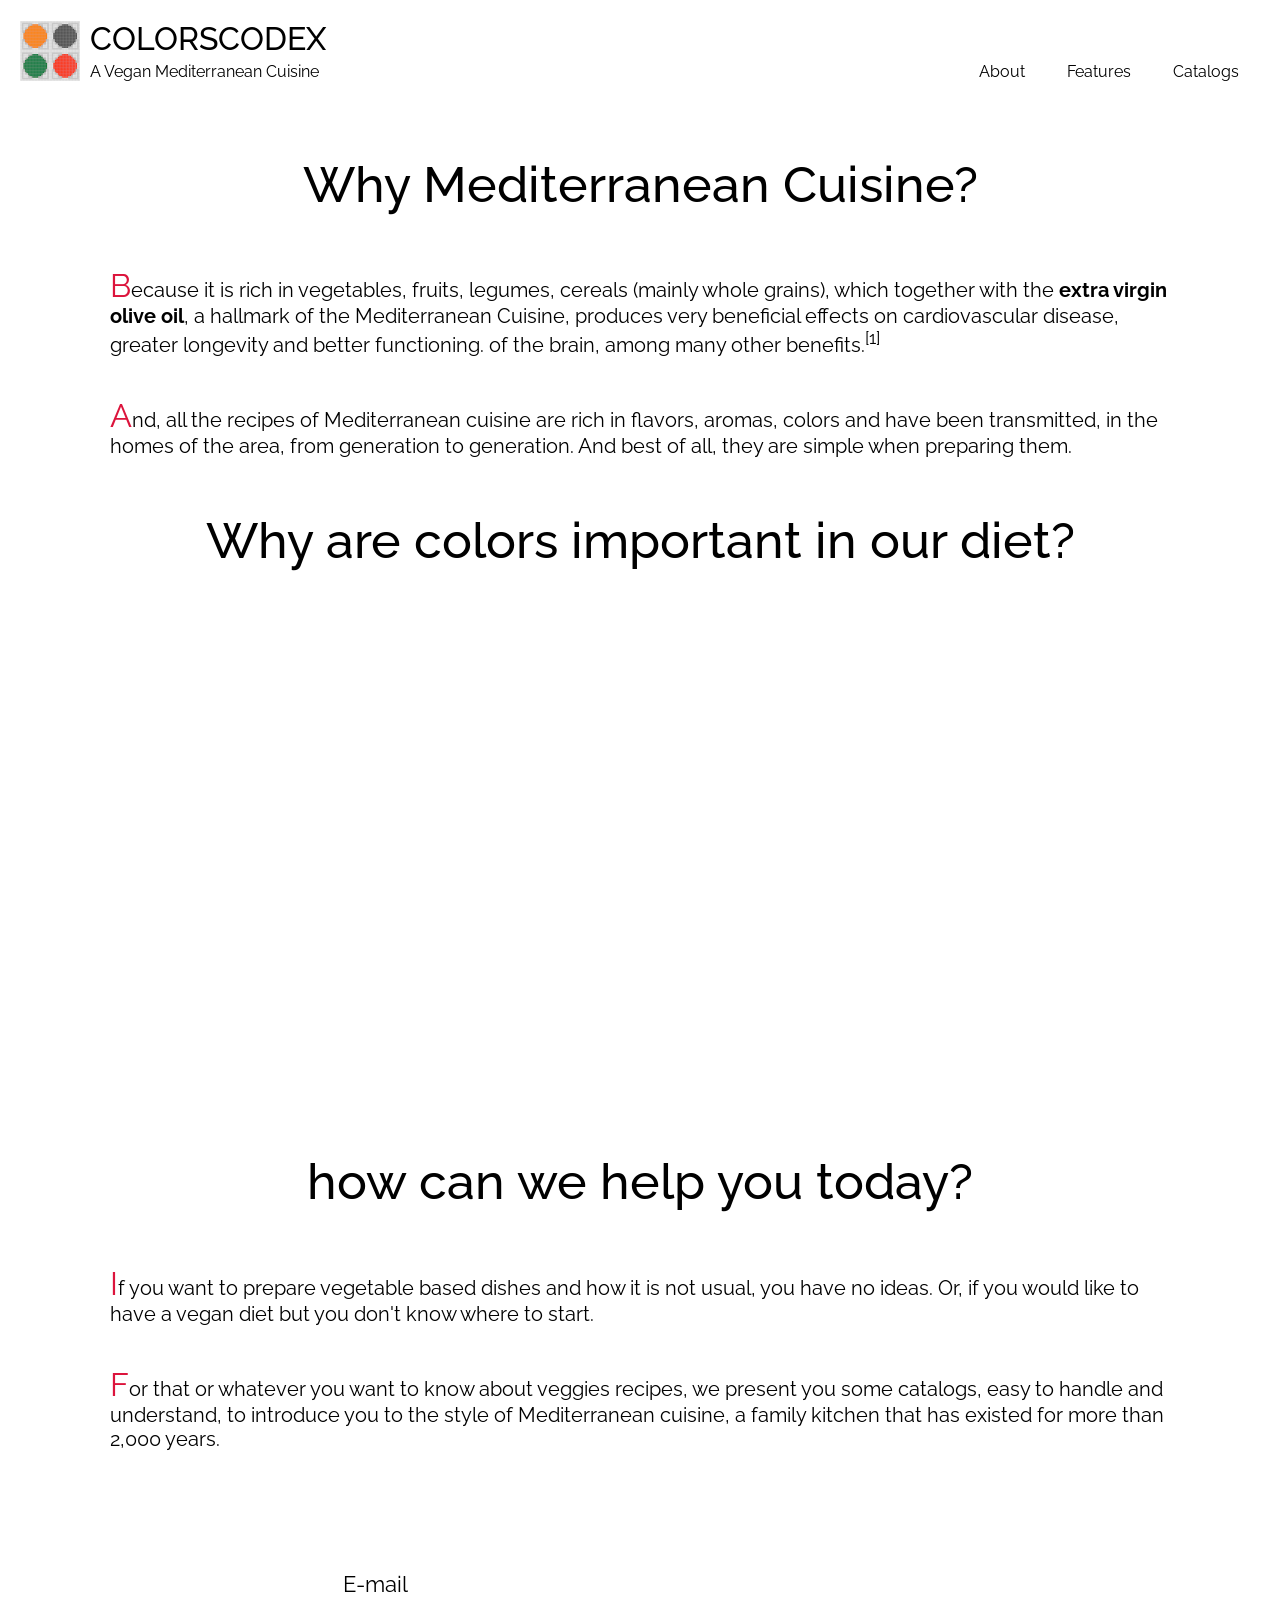
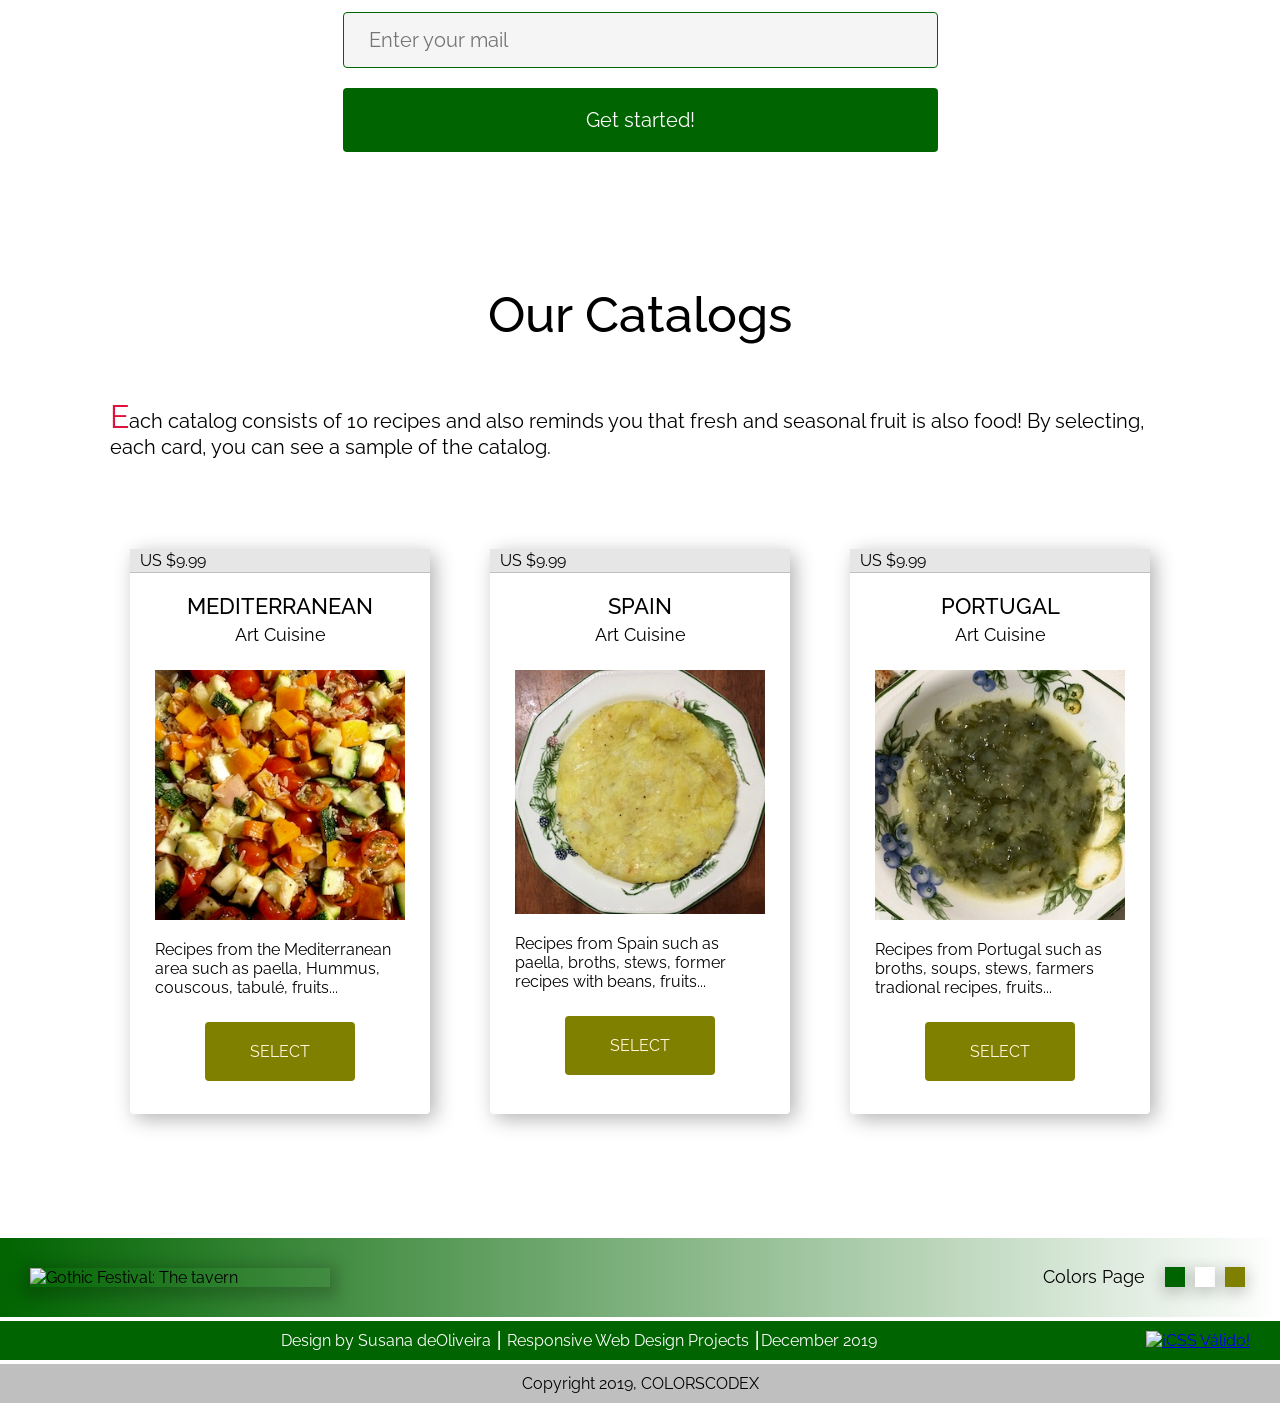
==== commit 4fbd59b7: "Applied Accessibility: Standardize Times with the HTML5 datetime AttributePassed  It helps avoid con" ====
--- a/vegan-recipe-catalogs.html
+++ b/vegan-recipe-catalogs.html
@@ -131,14 +131,14 @@
         </div>
         <!-- VALIDATOR CSS3 -->
         <div class="signature-validator flex-container">
-          <p class="signature">Design by Susana deOliveira ⎮ Responsive Web Design Projects ⎮ December 2019</p>
+          <p class="signature">Design by Susana deOliveira ⎮ Responsive Web Design Projects ⎮ <time datetime="2019-12">December 2019</time></p>
           <div class="validator">
             <a href="https://jigsaw.w3.org/css-validator/validator#css">
               <img id="validator-img" src="http://jigsaw.w3.org/css-validator/images/vcss-blue" alt="¡CSS Válido!" /></a>
           </div>
         </div>
       </footer>
-      <div class="copyRight">Copyright 2019, COLORSCODEX</div>
+      <div class="copyRight">Copyright <time datetime="2019">2019</time>, COLORSCODEX</div>
     </div>
   </body>
 </html>
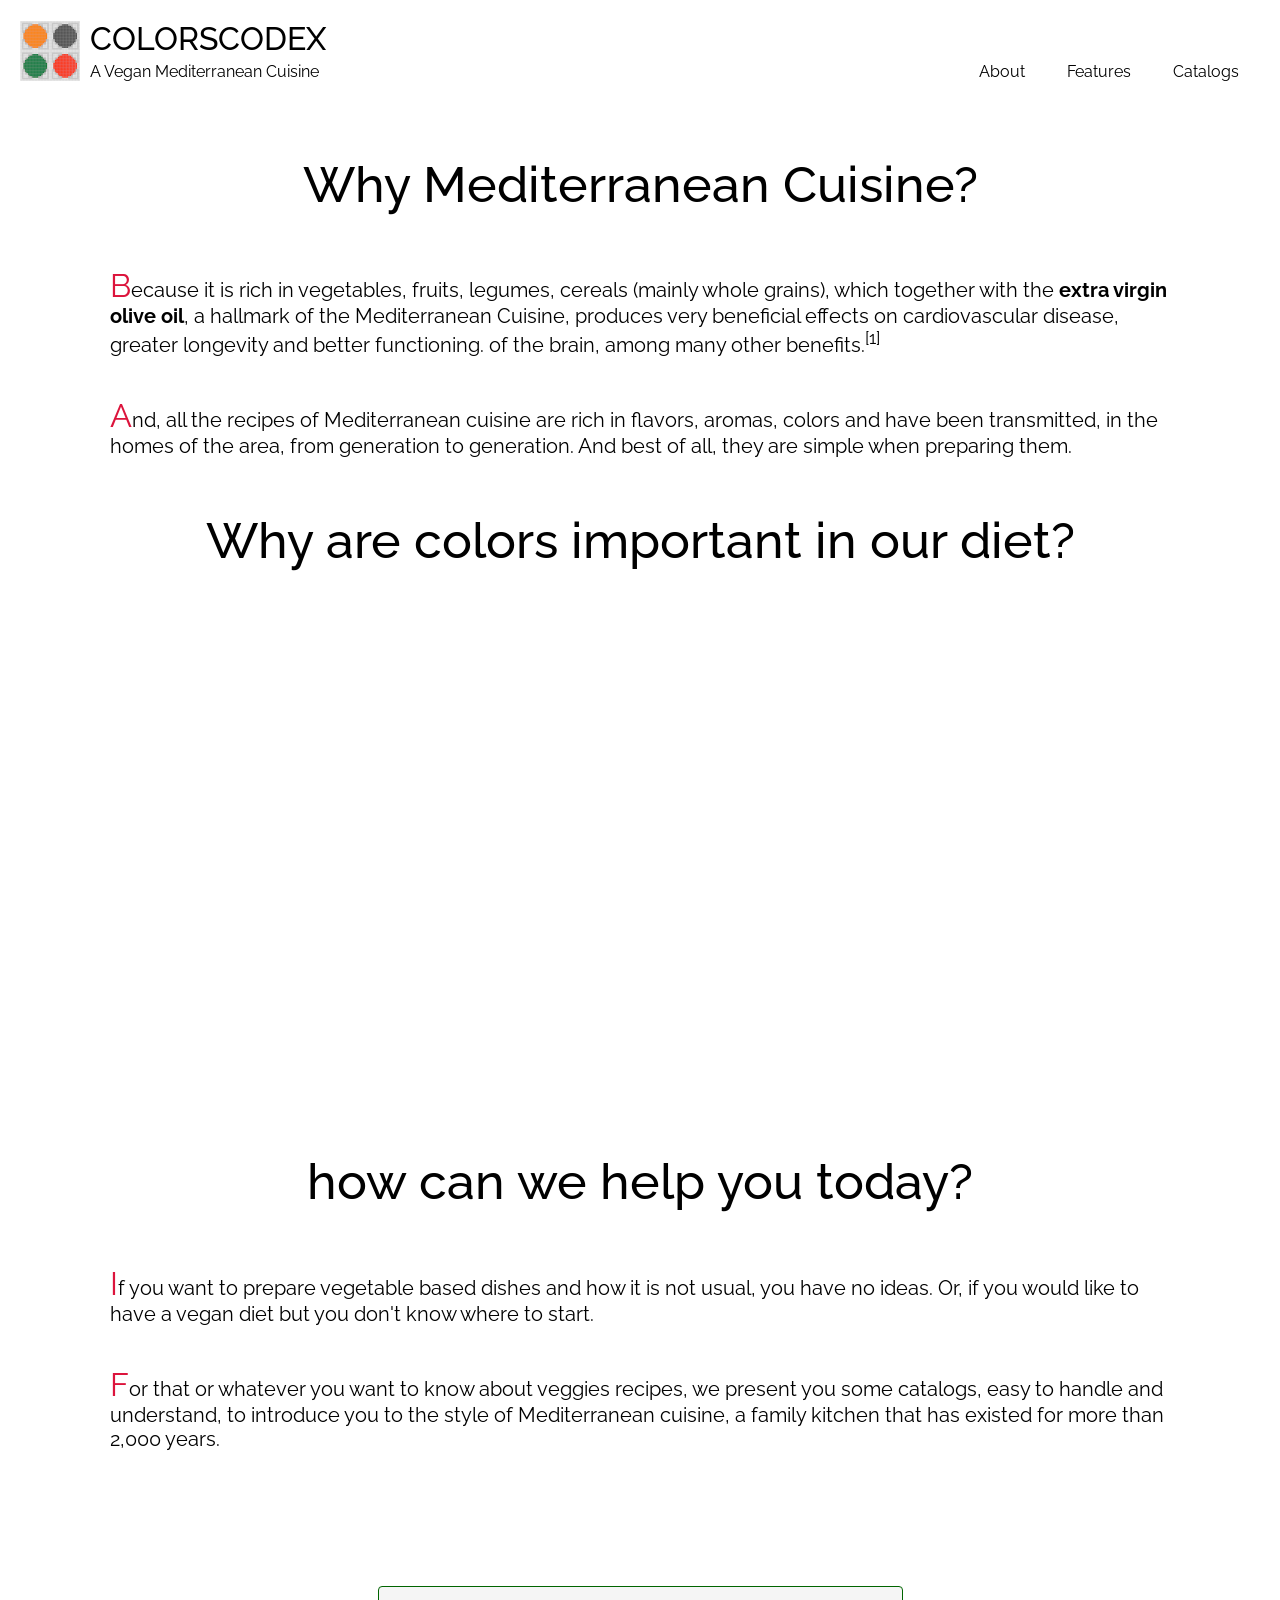
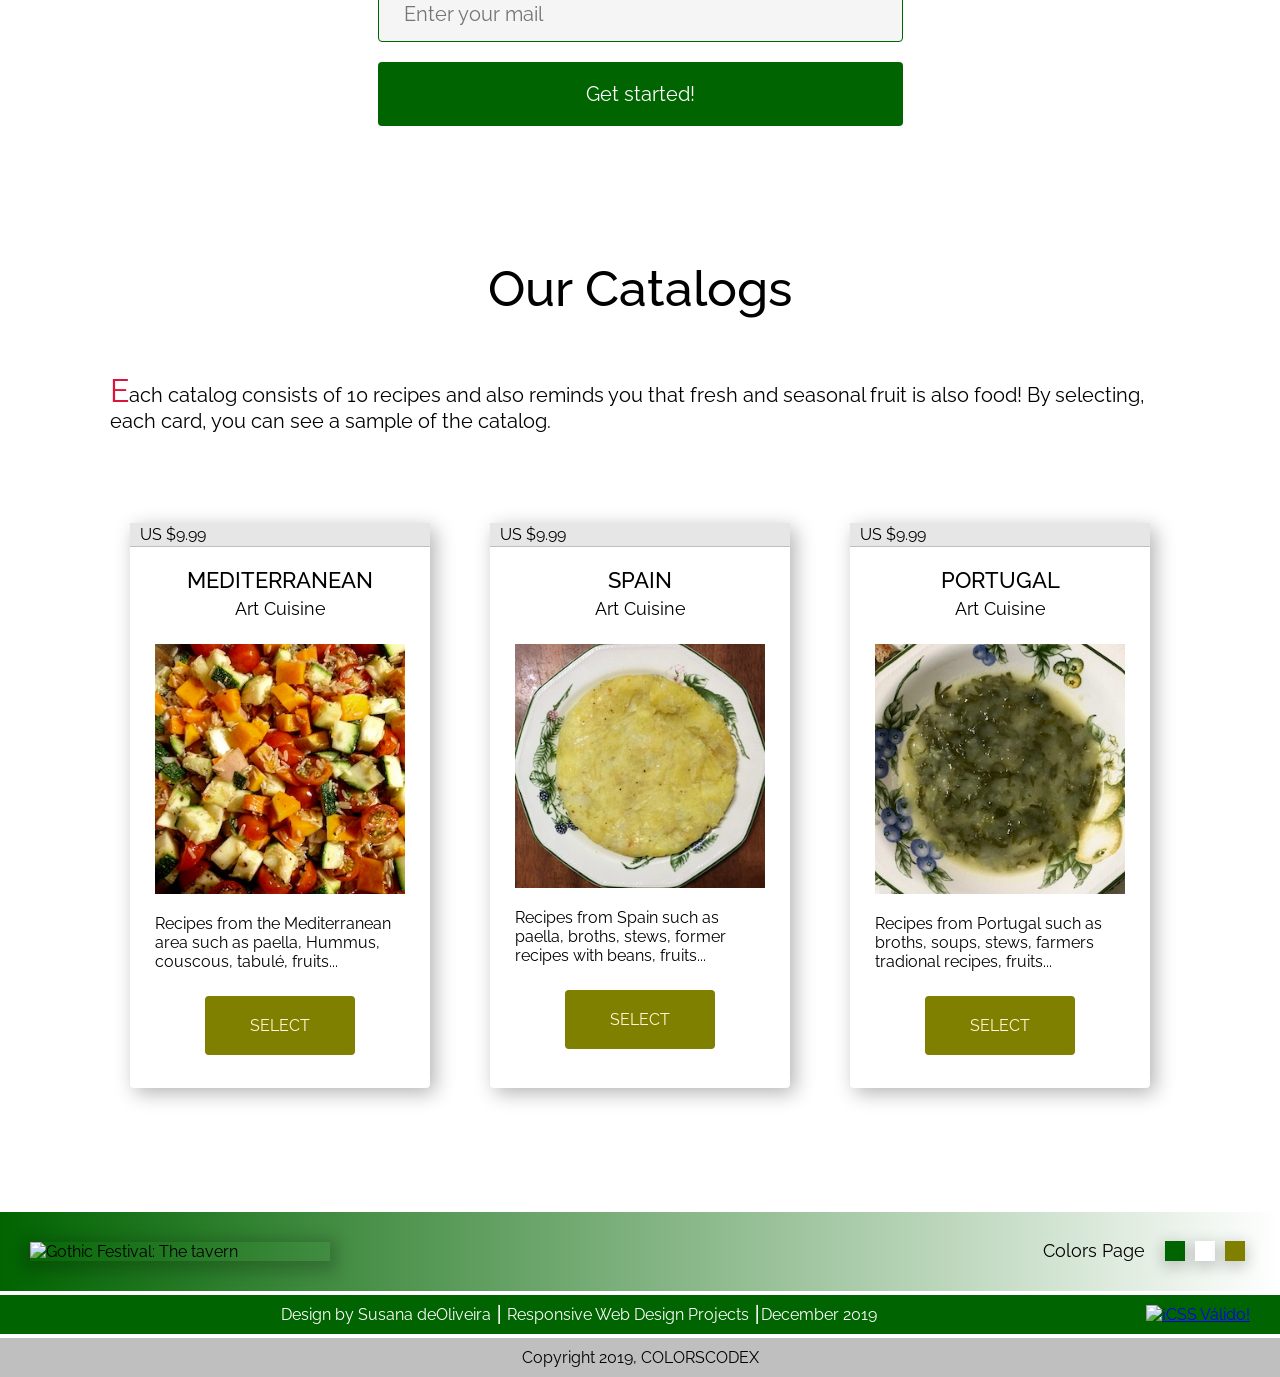
==== commit d5b2a24d: "Update vegan-recipe-catalogs.html" ====
--- a/vegan-recipe-catalogs.html
+++ b/vegan-recipe-catalogs.html
@@ -61,7 +61,7 @@
 
         <form id="form" action="https://www.freecodecamp.com/email-submit">
 
-          <label for="email" id="email-label">E-mail</label>
+          <label for="email" id="email-label"></label>
           <input id="email" type="email" name="emailaddress" pattern="[a-z0-9._%+-]+@[a-z0-9.-]+\.[a-z]{2,}$" title="characters@characters.domain: Characters followed by an @ sign, followed by more characters, and then a '.'. After the '.' sign, add at least 2 letters from a to z" placeholder="Enter your mail" size="40" required>
 
           <div class="submission">
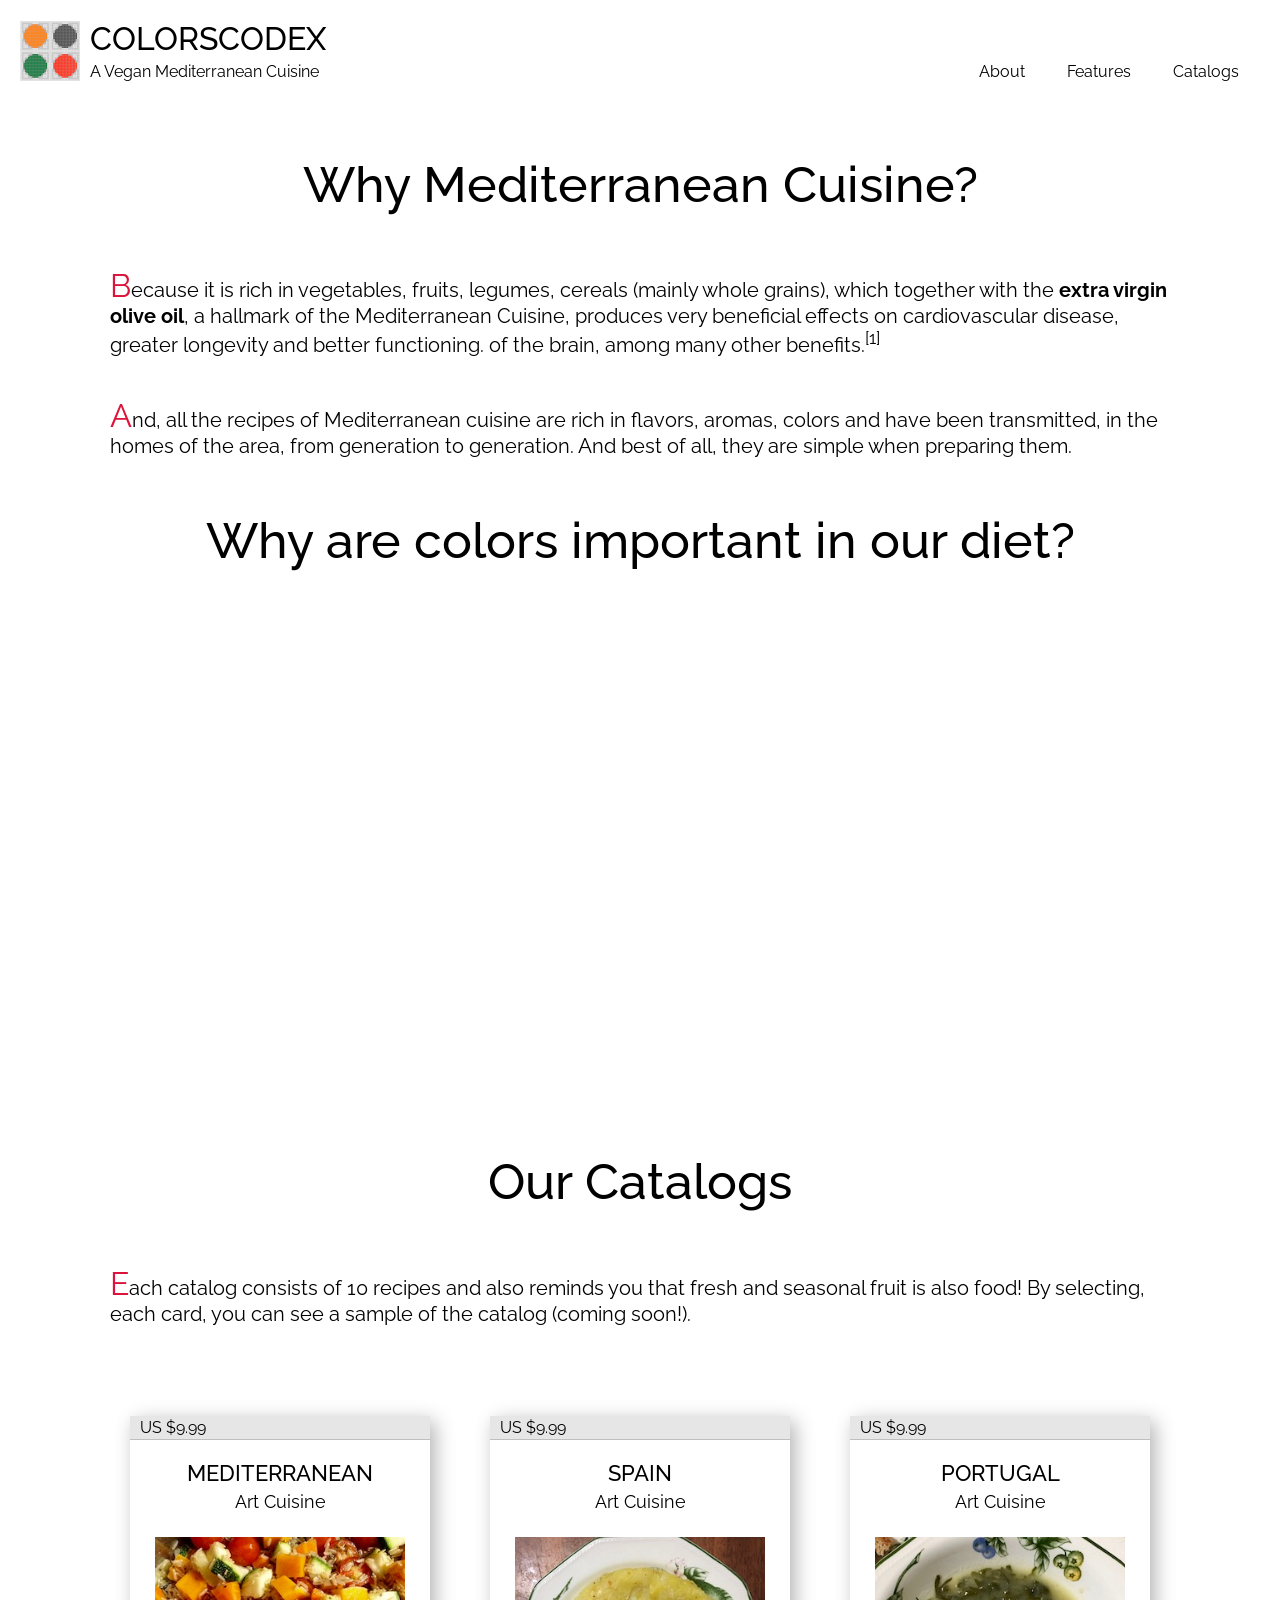
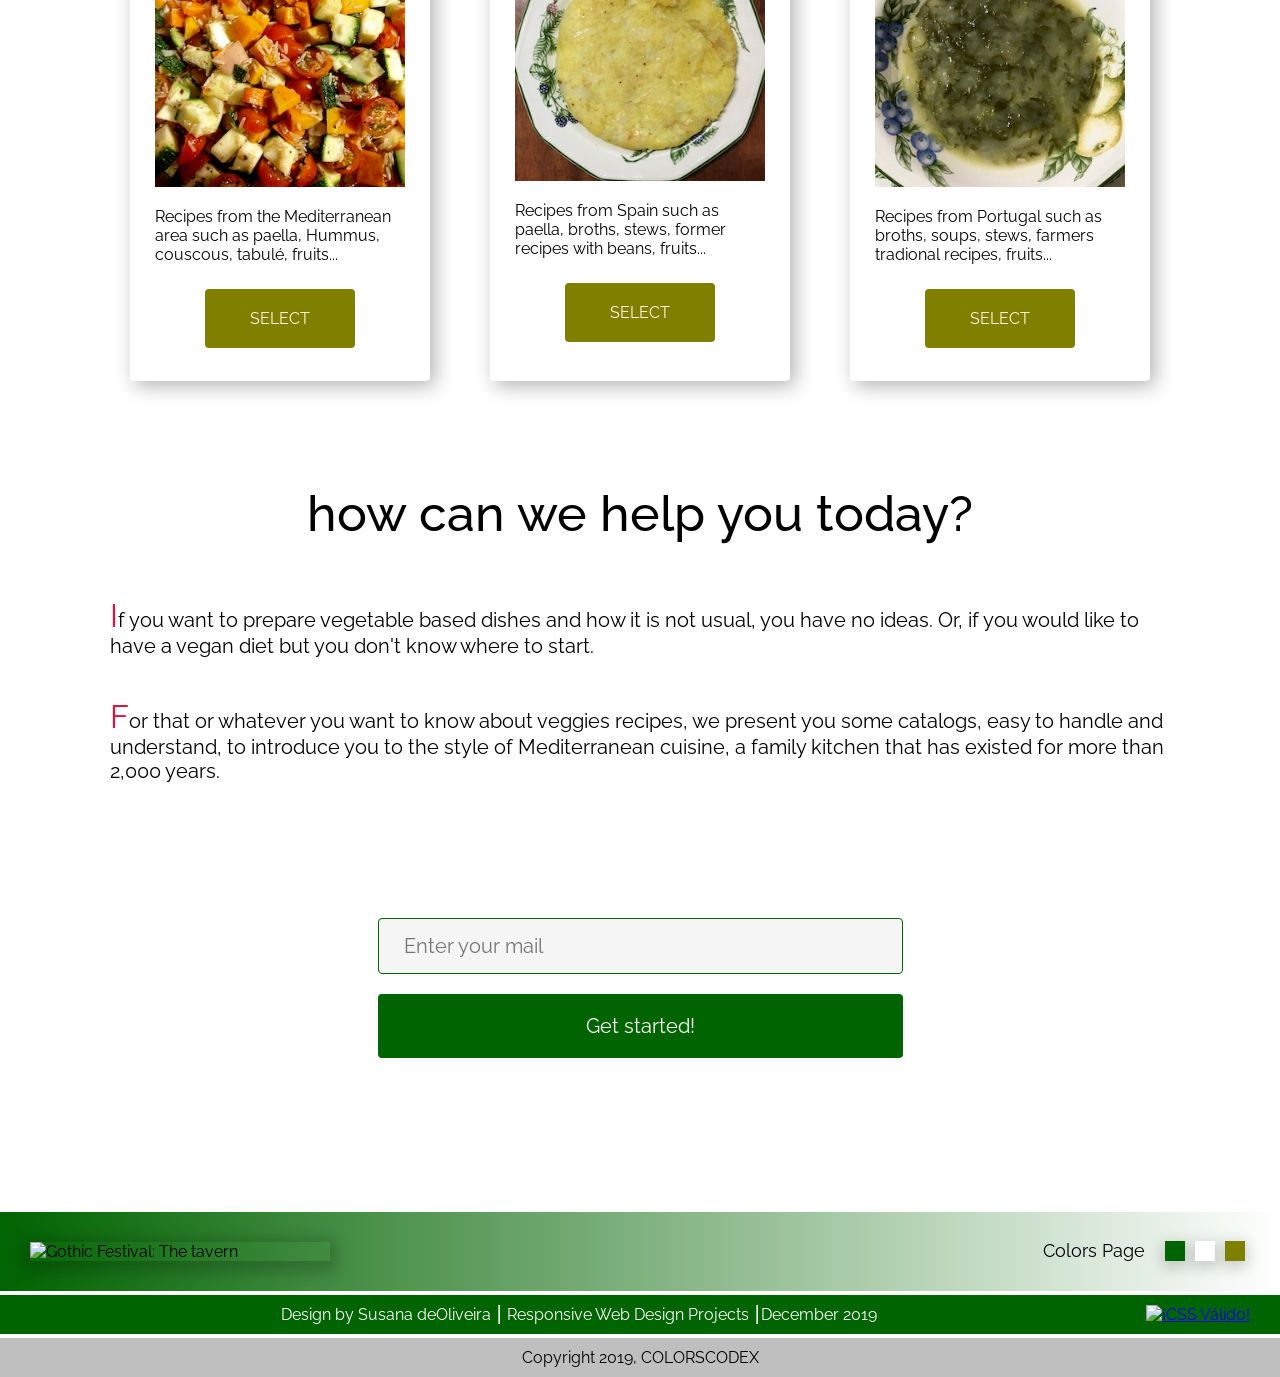
==== commit eaa514fc: "Update vegan-recipe-catalogs.html" ====
--- a/vegan-recipe-catalogs.html
+++ b/vegan-recipe-catalogs.html
@@ -55,24 +55,8 @@
         <h1 id="titleVideo" class="landingPage-question">Why are colors important in our diet?</h1>
         <iframe id="video" width="560" height="315" src="https://www.youtube.com/embed/HqdxVhY-ZAQ" frameborder="0" allow="accelerometer; autoplay; encrypted-media; gyroscope; picture-in-picture" allowfullscreen></iframe>
 
-        <h1 class="landingPage-question">how can we help you today?</h1>
-        <p class="landingPage-answer">If you want to prepare vegetable based dishes and how it is not usual, you have no ideas. Or, if you would like to have a vegan diet but you don't know where to start.</p>
-        <p class="landingPage-answer">For that or whatever you want to know about veggies recipes, we present you some catalogs, easy to handle and understand, to introduce you to the style of Mediterranean cuisine, a family kitchen that has existed for more than 2,000 years.</p>
-
-        <form id="form" action="https://www.freecodecamp.com/email-submit">
-
-          <label for="email" id="email-label"></label>
-          <input id="email" type="email" name="emailaddress" pattern="[a-z0-9._%+-]+@[a-z0-9.-]+\.[a-z]{2,}$" title="characters@characters.domain: Characters followed by an @ sign, followed by more characters, and then a '.'. After the '.' sign, add at least 2 letters from a to z" placeholder="Enter your mail" size="40" required>
-
-          <div class="submission">
-            <!-- Clicking this button will send the data from your form to the URL you specified with your form's action attribute. -->
-            <label for="submit" id="submit-label"></label>
-            <input type="submit" value="Get started!" id="submit">
-          </div>
-        </form>
-
         <h1 id="catalogs" class="landingPage-question">Our Catalogs</h1>
-        <p class="landingPage-answer">Each catalog consists of 10 recipes and also reminds you that fresh and seasonal fruit is also food! By selecting, each card, you can see a sample of the catalog.</p>
+        <p class="landingPage-answer">Each catalog consists of 10 recipes and also reminds you that fresh and seasonal fruit is also food! By selecting, each card, you can see a sample of the catalog (coming soon!).</p>
 
         <div id="containerCard">
           <!-- Mediterranean card -->
@@ -114,6 +98,22 @@
             <button type="button"  value="Select" id="buttonSelect-cardThree">select</button>
           </div>
         </div>
+        
+        <h1 class="landingPage-question">how can we help you today?</h1>
+        <p class="landingPage-answer">If you want to prepare vegetable based dishes and how it is not usual, you have no ideas. Or, if you would like to have a vegan diet but you don't know where to start.</p>
+        <p class="landingPage-answer">For that or whatever you want to know about veggies recipes, we present you some catalogs, easy to handle and understand, to introduce you to the style of Mediterranean cuisine, a family kitchen that has existed for more than 2,000 years.</p>
+
+        <form id="form" action="https://www.freecodecamp.com/email-submit">
+
+          <label for="email" id="email-label"></label>
+          <input id="email" type="email" name="emailaddress" pattern="[a-z0-9._%+-]+@[a-z0-9.-]+\.[a-z]{2,}$" title="characters@characters.domain: Characters followed by an @ sign, followed by more characters, and then a '.'. After the '.' sign, add at least 2 letters from a to z" placeholder="Enter your mail" size="40" required>
+
+          <div class="submission">
+            <!-- Clicking this button will send the data from your form to the URL you specified with your form's action attribute. -->
+            <label for="submit" id="submit-label"></label>
+            <input type="submit" value="Get started!" id="submit">
+          </div>
+        </form>
       </main>
       <!-- CUSTOM FOOTER -->
       <footer>
